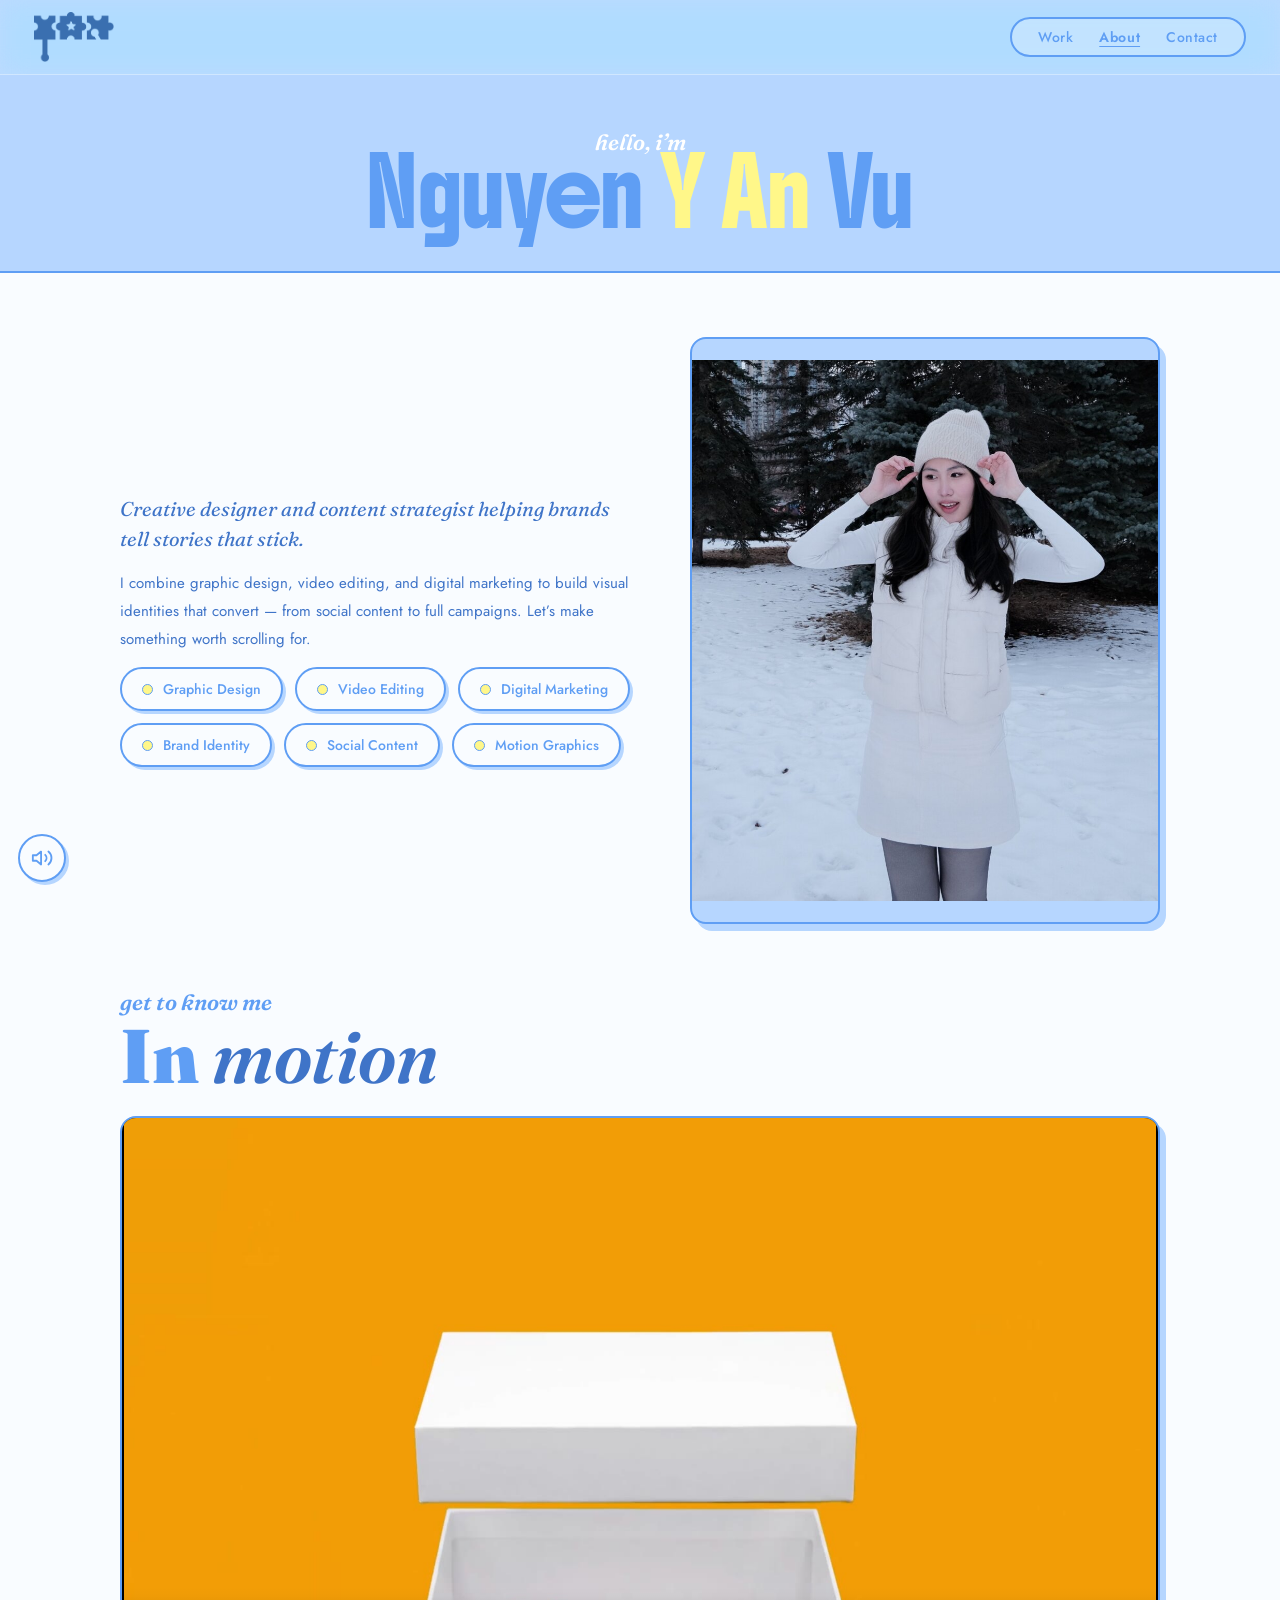
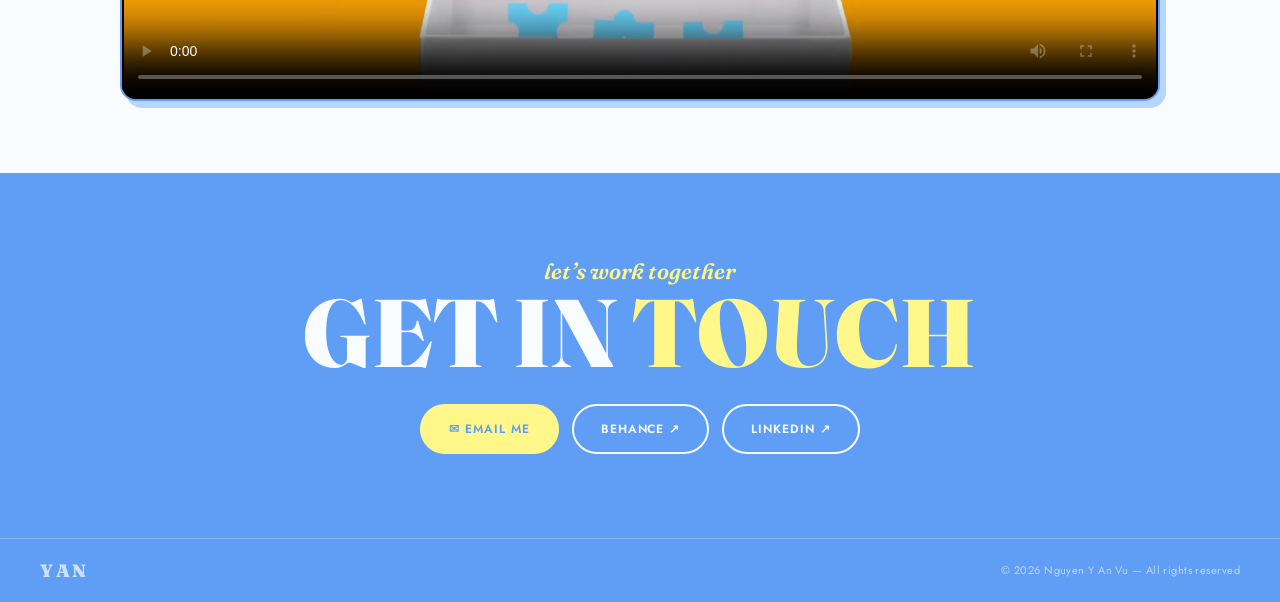
==== about.html @ 2a128bd4 "Initial commit" ====
<!doctype html>
<html lang="en">
  <head>
    <meta charset="UTF-8" />
    <meta name="viewport" content="width=device-width, initial-scale=1.0" />
    <title>About — Nguyen Y An Vu</title>
    <link rel="preconnect" href="https://fonts.googleapis.com" />
    <link rel="preconnect" href="https://fonts.gstatic.com" crossorigin />
    <link
      href="https://fonts.googleapis.com/css2?family=Fraunces:ital,opsz,wght@0,9..144,400;0,9..144,600;0,9..144,900;1,9..144,400;1,9..144,600;1,9..144,900&family=Jost:wght@300;400;500;600&family=Prata&family=Boldonse&display=swap"
      rel="stylesheet"
    />
    <link rel="stylesheet" href="yan.css" />
  </head>
  <body>
    <nav>
      <a class="nav-brand" href="index.html"
        ><img src="assets/logo.png" alt="Y A N logo" /><span class="wm"></span
      ></a>
      <div class="nav-pill">
        <a href="work.html">Work</a>
        <a href="about.html" class="active">About</a>
        <a href="index.html#contact">Contact</a>
      </div>
    </nav>

    <header class="page-head">
      <div class="eyebrow">hello, i&rsquo;m</div>
      <h1 class="name-prata">Nguyen <span class="yel">Y An</span> Vu</h1>
    </header>

    <main class="wrap">
      <!-- BIO + PORTRAIT -->
      <div class="about-grid reveal-up" data-reveal>
        <div>
          <p class="lead">
            Creative designer and content strategist helping brands tell stories
            that stick.
          </p>
          <p>
            I combine graphic design, video editing, and digital marketing to
            build visual identities that convert — from social content to full
            campaigns. Let&rsquo;s make something worth scrolling for.
          </p>
          <div class="chips">
            <span class="chip"><span class="d"></span> Graphic Design</span>
            <span class="chip"><span class="d"></span> Video Editing</span>
            <span class="chip"><span class="d"></span> Digital Marketing</span>
            <span class="chip"><span class="d"></span> Brand Identity</span>
            <span class="chip"><span class="d"></span> Social Content</span>
            <span class="chip"><span class="d"></span> Motion Graphics</span>
          </div>
        </div>

        <div class="portrait">
          <img src="assets/me.jpg" alt="Nguyen Y An Vu" />
        </div>
      </div>

      <!-- ABOUT-ME MOTION GRAPHICS VIDEO -->
      <div style="margin-top: 64px">
        <div class="eyebrow">get to know me</div>
        <div class="title" style="margin-bottom: 24px">In <em>motion</em></div>

        <!-- Paste your video here.
         YouTube: src="https://www.youtube.com/embed/VIDEO_ID"
         Vimeo:   src="https://player.vimeo.com/video/VIDEO_ID"
         Or a file: replace the <iframe> line with
                    <video src="assets/about-me.mp4" controls poster="assets/about-cover.jpg"></video> -->
        <div class="video-about reveal-up" data-reveal>
          <video
            src="assets/about-me.mp4"
            controls
            poster="assets/about-cover.jpg"
            preload="metadata"
          ></video>
        </div>
      </div>
    </main>

    <section id="contact">
      <div class="eyebrow">let&rsquo;s work together</div>
      <h2>GET IN <span class="yel">TOUCH</span></h2>
      <div class="clinks">
        <a href="mailto:anpunch.1724@gmail.com" class="cbtn primary"
          >&#9993; Email me</a
        >
        <a
          href="https://www.behance.net/yanstudioyyc/projects"
          target="_blank"
          rel="noopener"
          class="cbtn"
          >Behance &#8599;</a
        >
        <a
          href="https://www.linkedin.com/in/yanvu/"
          target="_blank"
          rel="noopener"
          class="cbtn"
          >LinkedIn &#8599;</a
        >
      </div>
    </section>

    <footer>
      <a class="fl" href="index.html">YAN</a>
      <p>&copy; 2026 Nguyen Y An Vu — All rights reserved</p>
    </footer>
    <button class="sound-toggle" aria-label="Mute music" title="Music on/off">
      <svg
        class="on"
        viewBox="0 0 24 24"
        fill="none"
        stroke="currentColor"
        stroke-width="2"
        stroke-linecap="round"
        stroke-linejoin="round"
      >
        <path d="M11 5 6 9H2v6h4l5 4z" />
        <path d="M15.5 8.5a5 5 0 0 1 0 7" />
        <path d="M19 5a9 9 0 0 1 0 14" />
      </svg>
      <svg
        class="off"
        viewBox="0 0 24 24"
        fill="none"
        stroke="currentColor"
        stroke-width="2"
        stroke-linecap="round"
        stroke-linejoin="round"
      >
        <path d="M11 5 6 9H2v6h4l5 4z" />
        <line x1="22" y1="9" x2="16" y2="15" />
        <line x1="16" y1="9" x2="22" y2="15" />
      </svg>
    </button>
    <script src="smooth.js"></script>
    <script src="sound.js"></script>
    <script src="nav.js"></script>
    <script src="reveal.js"></script>
  </body>
</html>
---- yan.css ----
/* ============================================================
   YAN — shared styles.  Edit colors & fonts here once; every
   page updates.  Search a class name to find what it controls.
   ============================================================ */

*,
*::before,
*::after {
  box-sizing: border-box;
  margin: 0;
  padding: 0;
}

:root {
  /* ---- YOUR PALETTE (change these to recolor the whole site) ---- */
  --paper: #f9fcff; /* near-white background        */
  --yellow: #fff789; /* puzzle / accent yellow       */
  --blue: #5f9ef4; /* brand blue (headings/lines)  */
  --soft: #b6d6ff; /* light blue panels            */
  --text: #3f74c8; /* body copy (deep tint of blue)*/
  --sky-hi: #d6e9ff;
  --sky-mid: #b6d6ff;
  --sky-lo: #8fbef0;
  --radius: 16px;
}

html {
  scroll-behavior: smooth;
}
body {
  background: var(--paper);
  font-family: "Jost", sans-serif;
  color: var(--text);
  overflow-x: hidden;
}
::selection {
  background: var(--yellow);
  color: var(--blue);
}
img {
  max-width: 100%;
  display: block;
}
a {
  color: inherit;
}

/* ---------------- NAV (shared on every page) ---------------- */
nav {
  position: fixed;
  top: 0;
  left: 0;
  right: 0;
  z-index: 300;
  display: flex;
  justify-content: space-between;
  align-items: center;
  padding: 12px 34px;
  background: var(--yellow);
  border-bottom: 2px solid var(--blue);
}
.nav-brand {
  display: flex;
  align-items: center;
  gap: 11px;
  text-decoration: none;
}
.nav-brand img {
  height: 50px;
  width: auto;
}
.nav-brand .wm {
  font-family: "Fraunces", serif;
  font-weight: 900;
  font-size: 23px;
  letter-spacing: 0.14em;
  color: var(--blue);
}
.nav-pill {
  display: flex;
  gap: 26px;
  align-items: center;
  border: 2px solid var(--blue);
  border-radius: 100px;
  padding: 8px 26px;
}
.nav-pill a {
  font-family: "Jost", sans-serif;
  font-size: 14px;
  font-weight: 500;
  letter-spacing: 0.04em;
  color: var(--blue);
  text-decoration: none;
  transition: opacity 0.2s;
}
.nav-pill a:hover {
  opacity: 0.6;
}
.nav-pill a.active {
  font-weight: 600;
  text-decoration: underline;
  text-underline-offset: 4px;
}

/* ---------------- shared type ---------------- */
.eyebrow {
  font-family: "Fraunces", serif;
  font-style: italic;
  font-weight: 600;
  font-size: 22px;
  color: var(--blue);
  margin-bottom: 4px;
}
.title {
  font-family: "Fraunces", serif;
  font-weight: 900;
  font-size: clamp(40px, 6.5vw, 76px);
  line-height: 0.95;
  color: var(--blue);
  margin-bottom: 40px;
}
.title em {
  font-style: italic;
  font-weight: 600;
  color: var(--text);
}

/* striped divider */
.stripes {
  height: 26px;
  background: repeating-linear-gradient(
    90deg,
    var(--yellow) 0 22px,
    var(--paper) 22px 44px
  );
  border-top: 2px solid var(--blue);
  border-bottom: 2px solid var(--blue);
}

/* ---------------- sub-page header band ---------------- */
.page-head {
  background: var(--soft);
  border-bottom: 2px solid var(--blue);
  padding: 128px 40px 46px;
  text-align: center;
}
.page-head .eyebrow {
  color: #fff;
}
.page-head h1 {
  font-family: "Fraunces", serif;
  font-weight: 900;
  font-size: clamp(48px, 9vw, 108px);
  line-height: 0.9;
  color: var(--blue);
}
.page-head h1 .yel {
  color: var(--yellow);
  -webkit-text-stroke: 2px var(--blue);
}
.page-head p {
  margin: 14px auto 0;
  max-width: 560px;
  font-size: 15px;
  line-height: 1.7;
  color: var(--text);
}

/* ---------------- WORK GRID ---------------- */
.wrap {
  max-width: 1120px;
  margin: 0 auto;
  padding: 64px 40px 72px;
}
.grid {
  display: grid;
  grid-template-columns: repeat(auto-fill, minmax(300px, 1fr));
  gap: 24px;
}
.card {
  display: block;
  text-decoration: none;
  border: 2px solid var(--blue);
  border-radius: var(--radius);
  overflow: hidden;
  background: #fff;
  box-shadow: 5px 6px 0 var(--soft);
  transition:
    transform 0.18s,
    box-shadow 0.18s;
}
.card:hover {
  transform: translate(-3px, -3px);
  box-shadow: 8px 9px 0 var(--soft);
}
.thumb {
  aspect-ratio: 4/3;
  display: flex;
  align-items: center;
  justify-content: center;
  border-bottom: 2px solid var(--blue);
  position: relative;
  overflow: hidden;
  background: var(--soft);
}
.thumb img {
  width: 100%;
  height: 100%;
  object-fit: cover;
}
.thumb .ph {
  font-family: "Fraunces", serif;
  font-style: italic;
  font-size: 20px;
  color: var(--blue);
  opacity: 0.5;
}
.t-blue {
  background: var(--soft);
}
.t-yel {
  background: var(--yellow);
}
.t-mid {
  background: var(--blue);
}
.t-stripe {
  background: repeating-linear-gradient(
    135deg,
    var(--soft) 0 18px,
    #fff 18px 36px
  );
}
.badge {
  position: absolute;
  top: 12px;
  left: 12px;
  background: var(--yellow);
  border: 1.5px solid var(--blue);
  border-radius: 100px;
  padding: 3px 12px;
  font-size: 10px;
  font-weight: 600;
  letter-spacing: 0.06em;
  text-transform: uppercase;
  color: var(--blue);
}
.info {
  padding: 16px 18px;
}
.tg {
  display: inline-block;
  background: var(--paper);
  border: 1.5px solid var(--blue);
  border-radius: 100px;
  padding: 2px 11px;
  font-size: 10px;
  font-weight: 600;
  letter-spacing: 0.06em;
  text-transform: uppercase;
  color: var(--blue);
  margin-bottom: 8px;
}
.card h3 {
  font-family: "Fraunces", serif;
  font-weight: 600;
  font-style: italic;
  font-size: 23px;
  color: var(--blue);
  margin-bottom: 3px;
}
.card p {
  font-size: 13px;
  color: var(--text);
  opacity: 0.8;
  line-height: 1.5;
}
.card .more {
  margin-top: 10px;
  font-size: 12px;
  font-weight: 600;
  letter-spacing: 0.08em;
  text-transform: uppercase;
  color: var(--blue);
}

/* ---------------- PROJECT DETAIL ---------------- */
.proj-hero {
  aspect-ratio: 16/9;
  border: 2px solid var(--blue);
  border-radius: var(--radius);
  overflow: hidden;
  background: var(--soft);
  display: flex;
  align-items: center;
  justify-content: center;
  box-shadow: 6px 7px 0 var(--soft);
}
.proj-hero img,
.proj-hero video {
  width: 100%;
  height: 100%;
  object-fit: cover;
}
.proj-meta {
  display: grid;
  grid-template-columns: 2fr 1fr;
  gap: 40px;
  margin-top: 44px;
}
@media (max-width: 760px) {
  .proj-meta {
    grid-template-columns: 1fr;
    gap: 24px;
  }
}
.proj-meta h2 {
  font-family: "Fraunces", serif;
  font-weight: 600;
  font-style: italic;
  font-size: 30px;
  color: var(--blue);
  margin-bottom: 14px;
}
.proj-meta p {
  font-size: 15px;
  line-height: 1.85;
  color: var(--text);
  margin-bottom: 14px;
}
.facts {
  border: 2px solid var(--blue);
  border-radius: var(--radius);
  padding: 22px 24px;
  background: #fff;
  box-shadow: 4px 5px 0 var(--soft);
  height: fit-content;
}
.facts .row {
  padding: 10px 0;
  border-bottom: 1px dashed var(--soft);
}
.facts .row:last-child {
  border-bottom: none;
}
.facts .k {
  font-size: 11px;
  letter-spacing: 0.1em;
  text-transform: uppercase;
  color: var(--blue);
  font-weight: 600;
  margin-bottom: 3px;
}
.facts .v {
  font-size: 14px;
  color: var(--text);
}
.gallery {
  margin-top: 52px;
  display: grid;
  grid-template-columns: repeat(auto-fit, minmax(280px, 1fr));
  gap: 20px;
}
.gallery figure {
  border: 2px solid var(--blue);
  border-radius: var(--radius);
  overflow: hidden;
  background: var(--soft);
  aspect-ratio: 4/3;
  display: flex;
  align-items: center;
  justify-content: center;
}
.gallery figcaption {
  display: none;
}
.gallery .ph {
  font-family: "Fraunces", serif;
  font-style: italic;
  color: var(--blue);
  opacity: 0.5;
}
.embed {
  margin-top: 52px;
  border: 2px solid var(--blue);
  border-radius: var(--radius);
  overflow: hidden;
  aspect-ratio: 16/9;
  background: #000;
}
.embed iframe,
.embed video {
  width: 100%;
  height: 100%;
  border: 0;
  display: block;
}
.proj-nav {
  display: flex;
  justify-content: space-between;
  gap: 16px;
  margin-top: 60px;
  flex-wrap: wrap;
}

/* ---------------- ABOUT ---------------- */
.about-grid {
  display: grid;
  grid-template-columns: 1.1fr 1fr;
  gap: 54px;
  align-items: center;
}
@media (max-width: 820px) {
  .about-grid {
    grid-template-columns: 1fr;
    gap: 30px;
  }
}
.about-grid h2 {
  font-family: "Fraunces", serif;
  font-weight: 900;
  font-size: clamp(40px, 6vw, 72px);
  line-height: 0.88;
  color: var(--blue);
  margin-bottom: 20px;
}
.about-grid h2 .yel {
  color: var(--yellow);
  -webkit-text-stroke: 2px var(--blue);
}
.about-grid .lead {
  font-family: "Fraunces", serif;
  font-style: italic;
  font-size: 20px;
  line-height: 1.5;
  color: var(--text);
  margin-bottom: 16px;
}
.about-grid p {
  font-size: 15px;
  line-height: 1.85;
  color: var(--text);
  margin-bottom: 14px;
}
.portrait {
  border: 2px solid var(--blue);
  border-radius: var(--radius);
  overflow: hidden;
  aspect-ratio: 4/5;
  background: var(--soft);
  display: flex;
  align-items: center;
  justify-content: center;
  box-shadow: 6px 7px 0 var(--soft);
}
.portrait .ph {
  font-family: "Fraunces", serif;
  font-style: italic;
  color: var(--blue);
  opacity: 0.5;
  text-align: center;
  padding: 20px;
}
.chips {
  display: flex;
  flex-wrap: wrap;
  gap: 12px;
  margin-top: 8px;
}
.chip {
  display: inline-flex;
  align-items: center;
  gap: 10px;
  background: var(--paper);
  border: 2px solid var(--blue);
  border-radius: 100px;
  padding: 10px 20px;
  font-size: 14px;
  font-weight: 500;
  color: var(--blue);
  box-shadow: 3px 3px 0 var(--soft);
}
.chip .d {
  width: 11px;
  height: 11px;
  border-radius: 50%;
  background: var(--yellow);
  border: 1.5px solid var(--blue);
}
.video-about {
  margin-top: 18px;
  border: 2px solid var(--blue);
  border-radius: var(--radius);
  overflow: hidden;
  aspect-ratio: 16/9;
  background: #000;
  box-shadow: 6px 7px 0 var(--soft);
}
.video-about iframe,
.video-about video {
  width: 100%;
  height: 100%;
  border: 0;
  display: block;
}

/* ---------------- BUTTONS ---------------- */
.btn {
  display: inline-flex;
  align-items: center;
  gap: 8px;
  padding: 13px 26px;
  border: 2px solid var(--blue);
  border-radius: 100px;
  font-size: 12px;
  font-weight: 600;
  letter-spacing: 0.08em;
  text-transform: uppercase;
  text-decoration: none;
  color: var(--blue);
  background: #fff;
  transition: 0.2s;
  cursor: pointer;
}
.btn:hover {
  background: var(--yellow);
}
.btn.solid {
  background: var(--blue);
  color: var(--paper);
  border-color: var(--blue);
}
.btn.solid:hover {
  background: var(--yellow);
  color: var(--blue);
  border-color: var(--blue);
}

/* ---------------- CONTACT + FOOTER ---------------- */
#contact {
  background: var(--blue);
  padding: 84px 40px;
  text-align: center;
}
#contact .eyebrow {
  color: var(--yellow);
}
#contact h2 {
  font-family: "Fraunces", serif;
  font-weight: 900;
  font-size: clamp(46px, 8vw, 96px);
  line-height: 0.9;
  color: var(--paper);
  margin-bottom: 28px;
}
#contact h2 .yel {
  color: var(--yellow);
}
.clinks {
  display: flex;
  justify-content: center;
  gap: 13px;
  flex-wrap: wrap;
}
.cbtn {
  display: inline-flex;
  align-items: center;
  gap: 8px;
  padding: 14px 27px;
  border: 2px solid var(--paper);
  border-radius: 100px;
  font-size: 12px;
  font-weight: 600;
  letter-spacing: 0.08em;
  text-transform: uppercase;
  text-decoration: none;
  color: var(--paper);
  transition: 0.2s;
}
.cbtn.primary {
  background: var(--yellow);
  border-color: var(--yellow);
  color: var(--blue);
}
.cbtn:hover {
  background: var(--soft);
  border-color: var(--soft);
  color: var(--blue);
}

footer {
  background: var(--blue);
  border-top: 1.5px solid rgba(255, 255, 255, 0.25);
  padding: 20px 40px;
  display: flex;
  justify-content: space-between;
  align-items: center;
  flex-wrap: wrap;
  gap: 10px;
}
footer .fl {
  font-family: "Fraunces", serif;
  font-weight: 900;
  font-size: 18px;
  letter-spacing: 0.14em;
  color: var(--paper);
  opacity: 0.7;
  text-decoration: none;
}
footer p {
  font-size: 11px;
  color: rgba(255, 255, 255, 0.6);
  letter-spacing: 0.04em;
}

@media (max-width: 760px) {
  nav {
    padding: 10px 18px;
  }
  .nav-pill {
    gap: 16px;
    padding: 7px 16px;
  }
  .nav-brand {
    display: none;
  }
  .wrap {
    padding: 48px 20px 56px;
  }
  .page-head {
    padding: 110px 20px 38px;
  }
  #contact {
    padding: 54px 20px;
  }
  footer {
    padding: 18px 20px;
  }
}

/* ============================================================
   HERO (index.html only) — cloud sky, box, puzzle, reveal
   ============================================================ */
#hero {
  position: relative;
  min-height: 100vh;
  overflow: hidden;
  display: flex;
  flex-direction: column;
  align-items: center;
  justify-content: center;
  padding: 84px 16px 30px;
}
.sky {
  position: absolute;
  inset: 0;
  z-index: 0;
  overflow: hidden;
  background: linear-gradient(
    180deg,
    var(--sky-hi) 0%,
    var(--sky-mid) 48%,
    var(--sky-lo) 100%
  );
}
.sky-video {
  position: absolute;
  inset: 0;
  width: 100%;
  height: 100%;
  object-fit: cover;
  z-index: 0;
}
.cloud {
  position: absolute;
  will-change: transform;
  animation: drift linear infinite;
  background:
    radial-gradient(circle at 28% 62%, #fff 0 20%, rgba(255, 255, 255, 0) 21%),
    radial-gradient(circle at 46% 48%, #fff 0 26%, rgba(255, 255, 255, 0) 27%),
    radial-gradient(circle at 64% 60%, #fff 0 23%, rgba(255, 255, 255, 0) 24%),
    radial-gradient(circle at 50% 72%, #fff 0 30%, rgba(255, 255, 255, 0) 31%);
  filter: blur(6px);
}
@keyframes drift {
  from {
    transform: translateX(-45vw);
  }
  to {
    transform: translateX(145vw);
  }
}
.c1 {
  width: 360px;
  height: 150px;
  top: 12%;
  opacity: 0.95;
  animation-duration: 46s;
}
.c2 {
  width: 250px;
  height: 110px;
  top: 26%;
  opacity: 0.8;
  animation-duration: 62s;
  animation-delay: -22s;
}
.c3 {
  width: 460px;
  height: 190px;
  top: 58%;
  opacity: 0.7;
  animation-duration: 78s;
  animation-delay: -38s;
}
.c4 {
  width: 200px;
  height: 90px;
  top: 74%;
  opacity: 0.85;
  animation-duration: 54s;
  animation-delay: -12s;
}
.c5 {
  width: 150px;
  height: 70px;
  top: 40%;
  opacity: 0.6;
  animation-duration: 90s;
  animation-delay: -50s;
}
.globe {
  position: absolute;
  right: 34px;
  bottom: 34px;
  z-index: 4;
  width: 120px;
  height: 120px;
}
.globe .ring {
  animation: spin 18s linear infinite;
  transform-origin: 60px 60px;
}
@keyframes spin {
  to {
    transform: rotate(360deg);
  }
}
.hero-content {
  position: relative;
  z-index: 5;
  width: 100%;
  max-width: 700px;
  display: flex;
  flex-direction: column;
  align-items: center;
}
#stage {
  position: relative;
  width: 100%;
  max-width: 680px;
  touch-action: none;
}
.box-base {
  position: absolute;
  background: linear-gradient(180deg, #fff, #e9f2fd);
  border-radius: 7px 7px 12px 12px;
  box-shadow:
    inset 0 16px 20px -10px rgba(95, 158, 244, 0.4),
    0 26px 44px rgba(95, 158, 244, 0.3);
  z-index: 6;
}
.box-base::before {
  content: "";
  position: absolute;
  left: 6%;
  right: 6%;
  top: 7px;
  height: 16px;
  border-radius: 50%;
  background: linear-gradient(180deg, #cfe0f4, #eaf3fd);
}
.box-lid {
  position: absolute;
  background: linear-gradient(180deg, #fff, #eef6ff);
  border-radius: 9px;
  box-shadow: 0 12px 24px rgba(95, 158, 244, 0.32);
  z-index: 20;
  cursor: pointer;
  transition: transform 0.8s cubic-bezier(0.34, 1.4, 0.64, 1);
}
.box-lid::after {
  content: "";
  position: absolute;
  left: 0;
  right: 0;
  bottom: -10px;
  height: 14px;
  border-radius: 0 0 9px 9px;
  background: linear-gradient(180deg, #e4eefb, #d2e2f6);
}
.ghost {
  position: absolute;
  opacity: 0;
  pointer-events: none;
  transition: opacity 0.5s;
  z-index: 5;
}
.ghost.show {
  opacity: 0.55;
}
.ghost.gone {
  opacity: 0;
}
.piece {
  position: absolute;
  cursor: grab;
  z-index: 8;
  user-select: none;
  -webkit-user-drag: none;
  opacity: 0;
  filter: drop-shadow(0 7px 9px rgba(95, 158, 244, 0.4));
}
.piece img {
  width: 100%;
  height: 100%;
  display: block;
  pointer-events: none;
  -webkit-user-drag: none;
}
.piece.out {
  z-index: 24;
}
.piece.dragging {
  cursor: grabbing;
  filter: drop-shadow(0 14px 20px rgba(95, 158, 244, 0.5));
}
.piece.placed {
  cursor: default;
  z-index: 22;
}
.piece.pop {
  animation: pop 0.42s ease;
}
@keyframes pop {
  0% {
    filter: drop-shadow(0 7px 9px rgba(95, 158, 244, 0.4));
  }
  45% {
    filter: drop-shadow(0 4px 6px rgba(255, 247, 137, 0.9)) brightness(1.06);
  }
  100% {
    filter: drop-shadow(0 7px 9px rgba(95, 158, 244, 0.4));
  }
}
.piece:focus-visible {
  outline: 3px solid var(--blue);
  outline-offset: 5px;
  border-radius: 6px;
}
.hint {
  position: relative;
  z-index: 5;
  margin-top: 22px;
  text-align: center;
  transition: opacity 0.4s;
}
.hint.gone {
  opacity: 0;
  pointer-events: none;
  height: 0;
  margin: 0;
  overflow: hidden;
}
.hint .big {
  font-family: "Fraunces", serif;
  font-style: italic;
  font-weight: 600;
  font-size: 27px;
  color: #fff;
  text-shadow: 0 2px 12px rgba(95, 158, 244, 0.5);
}
.hint .small {
  margin-top: 5px;
  font-size: 12px;
  letter-spacing: 0.16em;
  text-transform: uppercase;
  color: #fff;
  opacity: 0.92;
}
.dots {
  margin-top: 13px;
  display: flex;
  gap: 8px;
  justify-content: center;
}
.dot {
  width: 10px;
  height: 10px;
  border-radius: 50%;
  background: rgba(255, 255, 255, 0.45);
  border: 2px solid #fff;
  transition: background 0.3s;
}
.dot.on {
  background: #fff;
}
.skip {
  margin-top: 15px;
  background: rgba(255, 255, 255, 0.22);
  border: 1.5px solid #fff;
  color: #fff;
  font-family: "Jost", sans-serif;
  font-size: 11px;
  letter-spacing: 0.1em;
  text-transform: uppercase;
  padding: 8px 18px;
  border-radius: 100px;
  cursor: pointer;
  transition: background 0.2s;
}
.skip:hover {
  background: rgba(255, 255, 255, 0.38);
}
.reveal {
  position: relative;
  z-index: 5;
  margin-top: 10px;
  text-align: center;
  opacity: 0;
  transform: translateY(22px);
  pointer-events: none;
  transition:
    opacity 0.8s ease,
    transform 0.8s ease;
}
.reveal.show {
  opacity: 1;
  transform: translateY(0);
}
.reveal .nm {
  font-family: "Fraunces", serif;
  font-weight: 900;
  line-height: 0.86;
  font-size: clamp(46px, 10vw, 104px);
}
.reveal .nm .blue {
  color: var(--blue);
}
.reveal .nm .yel {
  color: var(--yellow);
  -webkit-text-stroke: 2px var(--blue);
}
.reveal .tag {
  margin-top: 14px;
  font-size: 13px;
  font-weight: 500;
  letter-spacing: 0.18em;
  text-transform: uppercase;
  color: #fff;
  text-shadow: 0 1px 8px rgba(95, 158, 244, 0.5);
}
.reveal .cue {
  margin-top: 18px;
  display: inline-block;
  font-size: 22px;
  color: #fff;
  text-decoration: none;
  animation: bob 1.8s ease-in-out infinite;
}
@keyframes bob {
  0%,
  100% {
    transform: translateY(0);
  }
  50% {
    transform: translateY(6px);
  }
}
@media (max-width: 760px) {
  .globe {
    width: 88px;
    height: 88px;
    right: 16px;
    bottom: 16px;
  }
}
@media (prefers-reduced-motion: reduce) {
  .cloud,
  .cue,
  .globe .ring {
    animation: none;
  }
  .piece,
  .box-lid,
  .reveal {
    transition: none;
  }
}

/* featured teaser on home */
.featured {
  background: var(--paper);
  padding: 84px 40px 30px;
  text-align: center;
}
.featured .grid {
  max-width: 1120px;
  margin: 0 auto;
  text-align: left;
}
.featured .seeall {
  margin-top: 36px;
}

/* ============================================================
   v3 ADDITIONS — button fun, Prata name, scroll reveal, work box
   ============================================================ */

/* ---- (req 3) bouncy, responsive hovers on everything clickable ---- */
.btn,
.cbtn {
  transition:
    transform 0.2s cubic-bezier(0.34, 1.65, 0.5, 1),
    background 0.2s,
    color 0.2s,
    box-shadow 0.2s;
}
.btn:hover,
.cbtn:hover {
  transform: translateY(-3px) scale(1.05);
  box-shadow: 0 9px 18px rgba(95, 158, 244, 0.3);
}
.btn:active,
.cbtn:active {
  transform: translateY(0) scale(0.96);
}
.nav-pill a {
  transition:
    transform 0.2s cubic-bezier(0.34, 1.65, 0.5, 1),
    opacity 0.2s;
}
.nav-pill a:hover {
  transform: translateY(-2px) scale(1.06);
}
.card {
  transition:
    transform 0.22s cubic-bezier(0.34, 1.5, 0.5, 1),
    box-shadow 0.22s;
}
.card:hover {
  transform: translate(-4px, -6px) rotate(-0.7deg);
  box-shadow: 11px 13px 0 var(--soft);
}
.more {
  display: inline-block;
  transition: transform 0.2s cubic-bezier(0.34, 1.65, 0.5, 1);
}
.card:hover .more {
  transform: translateX(5px);
}
.play {
  transition: transform 0.25s cubic-bezier(0.34, 1.7, 0.5, 1);
}
.card:hover .play {
  transform: scale(1.18) rotate(10deg);
}
.chip {
  transition:
    transform 0.2s cubic-bezier(0.34, 1.65, 0.5, 1),
    box-shadow 0.2s;
}
.chip:hover {
  transform: translateY(-3px) rotate(-1.5deg);
  box-shadow: 5px 5px 0 var(--soft);
}
.cue {
  transition: transform 0.2s cubic-bezier(0.34, 1.65, 0.5, 1);
}
.cue:hover {
  transform: translateY(4px) scale(1.2);
}
.skip {
  transition:
    transform 0.2s cubic-bezier(0.34, 1.65, 0.5, 1),
    background 0.2s;
}
.skip:hover {
  transform: translateY(-2px) scale(1.05);
}
.nav-brand {
  transition: transform 0.2s cubic-bezier(0.34, 1.65, 0.5, 1);
}
.nav-brand:hover {
  transform: scale(1.04);
}

/* ---- (req 4) full name in Prata ---- */
.reveal .nm {
  font-family: "Prata", serif;
  font-weight: 400;
  letter-spacing: 0.01em;
}
.reveal .nm .yel {
  -webkit-text-stroke: 1.5px var(--blue);
}
.name-prata {
  font-family: "Prata", serif !important;
  font-weight: 400 !important;
}

/* ---- (req 6) scroll-reveal, puzzle-flavoured ---- */
.reveal-up {
  opacity: 0;
  transform: translateY(42px);
  transition:
    opacity 0.7s ease,
    transform 0.7s cubic-bezier(0.34, 1.4, 0.6, 1);
}
.reveal-up.in {
  opacity: 1;
  transform: none;
}
.pop-in {
  opacity: 0;
  transform: translateY(70px) scale(0.82) rotate(-4deg);
  transition:
    opacity 0.55s ease,
    transform 0.6s cubic-bezier(0.34, 1.7, 0.5, 1);
}
.pop-in.in {
  opacity: 1;
  transform: none;
}

/* ---- (req 7) work page: box that projects pop out of ---- */
.work-stage {
  display: flex;
  justify-content: center;
  margin: 8px 0 4px;
  position: relative;
}
.work-box {
  position: relative;
  width: 200px;
  height: 104px;
}
.work-box .wb-base {
  position: absolute;
  left: 0;
  right: 0;
  bottom: 0;
  height: 74px;
  border-radius: 7px 7px 12px 12px;
  background: linear-gradient(180deg, #fff, #e9f2fd);
  box-shadow:
    inset 0 14px 18px -10px rgba(95, 158, 244, 0.4),
    0 18px 30px rgba(95, 158, 244, 0.28);
}
.work-box .wb-base::before {
  content: "";
  position: absolute;
  left: 8%;
  right: 8%;
  top: 7px;
  height: 13px;
  border-radius: 50%;
  background: linear-gradient(180deg, #cfe0f4, #eaf3fd);
}
.work-box .wb-lid {
  position: absolute;
  left: -6px;
  right: -6px;
  top: 0;
  height: 30px;
  border-radius: 9px;
  transform: rotate(-4deg);
  background: linear-gradient(180deg, #fff, #eef6ff);
  box-shadow: 0 10px 18px rgba(95, 158, 244, 0.28);
}
.work-box .wb-spark {
  position: absolute;
  left: 50%;
  top: 16px;
  transform: translateX(-50%);
  font-family: "Fraunces", serif;
  font-style: italic;
  color: var(--blue);
  font-size: 13px;
  white-space: nowrap;
  font-weight: 600;
}

/* ============================================================
   v4 — Boldonse headings, glass nav, collage, work hero, sound
   ============================================================ */

/* (req 6) Boldonse for big headings; (req 4 also) */
.page-head h1,
#about h2 {
  font-family: "Boldonse", sans-serif !important;
  font-weight: 400;
  letter-spacing: -0.01em;
  line-height: 1.02;
}
.page-head h1 {
  font-size: clamp(30px, 6vw, 64px);
}
#about h2 {
  font-size: clamp(30px, 5vw, 56px);
}
.page-head h1 .yel,
#about h2 .yel {
  -webkit-text-stroke: 0 !important;
  color: var(--yellow);
}
.name-prata {
  font-family: "Boldonse", sans-serif !important;
  font-weight: 400 !important;
}
.collage .port {
  font-family: "Boldonse", sans-serif;
  font-weight: 400;
}

/* (req 4) full name: horizontal on desktop, vertical on mobile */
.reveal .namewrap {
  display: flex;
  flex-wrap: wrap;
  justify-content: center;
  align-items: baseline;
  gap: 0.05em 0.32em;
}
.reveal .nm {
  font-family: "Boldonse", sans-serif;
  font-weight: 400;
  line-height: 1.06;
  letter-spacing: 0;
  font-size: clamp(22px, 4.2vw, 50px);
}
.reveal .nm .yel {
  color: var(--yellow);
  -webkit-text-stroke: 0 !important;
}
@media (max-width: 760px) {
  .reveal .namewrap {
    flex-direction: column;
    align-items: center;
    gap: 0;
    width: 100%;
  }
  .reveal .nm {
    text-align: center;
    width: 100%;
    font-size: clamp(34px, 10.5vw, 60px);
  }
}

/* (req 2) glassy liquid nav that turns yellow on scroll */
nav {
  background: rgba(255, 255, 255, 0.1) !important;
  backdrop-filter: blur(13px) saturate(1.5);
  -webkit-backdrop-filter: blur(13px) saturate(1.5);
  border-bottom: 1.5px solid rgba(255, 255, 255, 0.35) !important;
  transition:
    background 0.45s ease,
    border-color 0.45s ease,
    box-shadow 0.45s ease;
}
nav.solid {
  background: var(--yellow) !important;
  border-bottom: 2px solid var(--blue) !important;
  backdrop-filter: none;
  -webkit-backdrop-filter: none;
  box-shadow: 0 4px 18px rgba(95, 158, 244, 0.18);
}
.nav-pill {
  background: rgba(255, 255, 255, 0.22);
  transition: background 0.45s;
}
nav.solid .nav-pill {
  background: transparent;
}

/* (req 5) sound / music toggle */
.sound-toggle {
  position: fixed;
  left: 18px;
  bottom: 18px;
  z-index: 450;
  width: 48px;
  height: 48px;
  border-radius: 50%;
  border: 2px solid var(--blue);
  background: var(--paper);
  color: var(--blue);
  cursor: pointer;
  display: flex;
  align-items: center;
  justify-content: center;
  box-shadow: 3px 3px 0 var(--soft);
  transition: transform 0.2s;
}
.sound-toggle:hover {
  transform: scale(1.09) rotate(-6deg);
}
.sound-toggle svg {
  width: 22px;
  height: 22px;
  display: block;
}
.sound-toggle .off {
  display: none;
}

/* (req 1) COLLAGE featured section */
.collage {
  position: relative;
  background: var(--paper);
  padding: 78px 24px 70px;
  overflow: hidden;
}
.collage-head {
  max-width: 1020px;
  margin: 0 auto 8px;
  text-align: center;
  position: relative;
  z-index: 3;
}
.collage .port {
  font-family: "Boldonse", sans-serif;
  font-size: clamp(48px, 11vw, 128px);
  line-height: 0.92;
  letter-spacing: 0;
  display: block;
  width: 100%;
  text-align: center;
  transform: none;
}
.collage .port-sub {
  font-family: "Fraunces", serif;
  font-style: italic;
  font-weight: 600;
  font-size: clamp(24px, 5vw, 46px);
  color: var(--text);
  margin-top: -0.1em;
}
.collage .port-bio {
  font-size: 15px;
  line-height: 1.7;
  color: var(--text);
  max-width: 520px;
  margin: 16px auto 0;
}
.collage-grid {
  position: relative;
  max-width: 1020px;
  margin: 26px auto 0;
  display: flex;
  flex-wrap: wrap;
  justify-content: center;
  align-items: flex-start;
  gap: 30px;
  z-index: 3;
}
.col-card {
  display: block;
  text-decoration: none;
  width: 300px;
  background: #fff;
  border: 2px solid var(--blue);
  border-radius: 14px;
  padding: 10px 10px 14px;
  box-shadow: 6px 8px 0 var(--soft);
  transition:
    transform 0.25s cubic-bezier(0.34, 1.5, 0.5, 1),
    box-shadow 0.25s;
}
.col-card:nth-child(odd) {
  transform: rotate(-2.2deg);
}
.col-card:nth-child(even) {
  transform: rotate(2.4deg);
}
.col-card:hover {
  transform: rotate(0) translateY(-4px) scale(1.02);
  box-shadow: 9px 12px 0 var(--soft);
}
.col-card .cv {
  width: 100%;
  aspect-ratio: 4/5;
  object-fit: cover;
  border-radius: 9px;
  border: 1px solid var(--soft);
  display: block;
  background: var(--soft);
}
.col-card .cap {
  padding: 10px 4px 0;
  text-align: left;
}
.col-card .ct {
  display: inline-block;
  background: var(--yellow);
  border: 1.5px solid var(--blue);
  border-radius: 100px;
  padding: 1px 10px;
  font-size: 10px;
  font-weight: 600;
  letter-spacing: 0.06em;
  text-transform: uppercase;
  color: var(--blue);
  margin-bottom: 6px;
}
.col-card h3 {
  font-family: "Fraunces", serif;
  font-style: italic;
  font-weight: 600;
  font-size: 21px;
  color: var(--blue);
}
.col-card .more {
  font-size: 11px;
  font-weight: 600;
  letter-spacing: 0.08em;
  text-transform: uppercase;
  color: var(--blue);
  margin-top: 4px;
  display: inline-block;
}
.col-card:hover .more {
  transform: translateX(4px);
}

/* floating cut-out photos (desktop decor) */
.col-photo {
  position: absolute;
  z-index: 2;
  pointer-events: none;
  filter: drop-shadow(0 12px 18px rgba(58, 111, 176, 0.25));
}
.col-photo.binoc {
  width: 190px;
  left: -10px;
  top: 120px;
  transform: rotate(-4deg);
}
.col-photo.aodai {
  width: 150px;
  right: -6px;
  top: 300px;
  transform: rotate(4deg);
}
@media (max-width: 980px) {
  .col-photo {
    display: none;
  }
}

/* blue puzzle confetti popping in */
.confetti {
  position: absolute;
  z-index: 1;
  width: 62px;
  pointer-events: none;
  opacity: 0;
  transform: translateY(40px) scale(0.5) rotate(-12deg);
  transition:
    opacity 0.5s ease,
    transform 0.6s cubic-bezier(0.34, 1.7, 0.5, 1);
  filter: drop-shadow(0 5px 7px rgba(58, 111, 176, 0.3));
}
.confetti.in {
  opacity: 1;
  transform: none;
}

.featured .seeall {
  position: relative;
  z-index: 3;
  margin-top: 40px;
  text-align: center;
}

/* (req 7,8) WORK HERO with sky video + auto-connect puzzle */
.work-hero {
  position: relative;
  min-height: 64vh;
  overflow: hidden;
  display: flex;
  flex-direction: column;
  align-items: center;
  justify-content: center;
  text-align: center;
  padding: 120px 20px 54px;
  border-bottom: 2px solid var(--blue);
}
.work-hero .wh-in {
  position: relative;
  z-index: 3;
  width: 100%;
}
.work-hero .eyebrow {
  color: #fff;
  text-shadow: 0 2px 10px rgba(58, 111, 176, 0.5);
}
.work-hero h1 {
  font-family: "Boldonse", sans-serif;
  font-weight: 400;
  font-size: clamp(34px, 7vw, 78px);
  color: #fff;
  line-height: 1;
  text-shadow: 0 3px 14px rgba(58, 111, 176, 0.45);
  margin-bottom: 6px;
}
.work-hero p {
  color: #fff;
  max-width: 560px;
  margin: 8px auto 0;
  font-size: 15px;
  line-height: 1.6;
  text-shadow: 0 1px 8px rgba(58, 111, 176, 0.4);
}
/* WORK puzzle — the three pieces are stacked on the SAME canvas, so they line
   up pixel-for-pixel. This needs work1/2/3.png to all be the SAME image size
   (the full "WORK" bounds) with only that one piece visible, rest transparent. */
.work-puzzle {
  position: relative;
  width: clamp(240px, 56vw, 560px);
  margin: 6px auto 20px;
  line-height: 0;
}
.work-puzzle .wp {
  width: 100%;
  height: auto;
  opacity: 0;
  transform: translate(var(--dx, 0), var(--dy, 0)) rotate(var(--r, 0deg))
    scale(0.5);
  transition:
    transform 0.85s cubic-bezier(0.34, 1.5, 0.55, 1),
    opacity 0.5s;
  filter: drop-shadow(0 7px 11px rgba(58, 111, 176, 0.4));
}
.work-puzzle .wp:not(:first-child) {
  position: absolute;
  inset: 0;
}
.work-puzzle.assembled .wp {
  opacity: 1;
  transform: none;
}
.work-puzzle.assembled .wp:nth-child(1) {
  transition-delay: 0.05s;
}
.work-puzzle.assembled .wp:nth-child(2) {
  transition-delay: 0.3s;
}
.work-puzzle.assembled .wp:nth-child(3) {
  transition-delay: 0.55s;
}
@media (prefers-reduced-motion: reduce) {
  .work-puzzle .wp {
    transition: none;
    opacity: 1;
    transform: none;
  }
}

/* project covers inside the normal work grid + featured cards */
.thumb img.cover {
  width: 100%;
  height: 100%;
  object-fit: cover;
  display: block;
}

/* name legibility on video/sky (soft shadow, not a stroke) */
.reveal .nm {
  text-shadow: 0 2px 12px rgba(95, 158, 244, 0.45);
}

/* collage placeholder slots (ready for more covers) */
.col-card.ph-card {
  cursor: default;
}
.col-card .col-ph {
  width: 100%;
  aspect-ratio: 4/5;
  border-radius: 9px;
  border: 2px dashed #9cc0f3;
  background: linear-gradient(135deg, #eef5ff, #e3edff);
  display: flex;
  align-items: center;
  justify-content: center;
  text-align: center;
  color: var(--blue);
  font-family: "Fraunces", serif;
  font-style: italic;
  font-size: 14px;
  opacity: 0.75;
  line-height: 1.4;
}
.col-card.ph-card:hover {
  transform: rotate(0) translateY(-3px) scale(1.01);
}
.col-card.ph-card .ct {
  background: var(--soft);
  color: var(--blue);
}
.col-card.ph-card h3 {
  color: #7aa6e6;
}

/* ============================================================
   v6 — project detail pages (flip-book, doc viewer, gallery, video)
   ============================================================ */
.proj-hero img {
  width: 100%;
  display: block;
  border-radius: 16px;
  border: 2px solid var(--blue);
  box-shadow: 8px 10px 0 var(--soft);
}
.proj-section {
  margin: 46px 0;
}
.proj-section .lbl {
  font-family: "Fraunces", serif;
  font-style: italic;
  color: var(--text);
  font-size: 15px;
  margin-bottom: 14px;
  text-align: center;
  opacity: 0.85;
}

/* flip-book */
.flipbook-wrap {
  max-width: 920px;
  margin: 0 auto;
}
.flipbook-wrap iframe {
  width: 100%;
  height: 600px;
  border: 2px solid var(--blue) !important;
  border-radius: 14px;
  box-shadow: 6px 8px 0 var(--soft);
  display: block;
}

/* scrollable document viewer */
.doc-viewer {
  max-width: 780px;
  margin: 0 auto;
  max-height: 84vh;
  overflow-y: auto;
  -webkit-overflow-scrolling: touch;
  border: 2px solid var(--blue);
  border-radius: 14px;
  padding: 14px;
  background: #fff;
  box-shadow: 6px 8px 0 var(--soft);
}
.doc-viewer img {
  width: 100%;
  display: block;
  margin-bottom: 12px;
  border-radius: 8px;
  border: 1px solid var(--soft);
}
.doc-viewer img:last-child {
  margin-bottom: 0;
}
.doc-hint {
  text-align: center;
  font-family: "Fraunces", serif;
  font-style: italic;
  color: var(--text);
  font-size: 13px;
  margin: 10px 0 0;
  opacity: 0.6;
}

/* project video */
.proj-video {
  max-width: 780px;
  margin: 0 auto;
}
.proj-video video {
  width: 100%;
  display: block;
  border-radius: 14px;
  border: 2px solid var(--blue);
  box-shadow: 6px 8px 0 var(--soft);
  background: #000;
}

/* team credit chip */
.team-credit {
  display: inline-flex;
  align-items: center;
  gap: 8px;
  background: var(--soft);
  border: 1.5px solid var(--blue);
  border-radius: 100px;
  padding: 6px 16px;
  font-size: 13px;
  color: var(--blue);
  font-weight: 500;
  margin-top: 14px;
}

/* ============================================================
   v7 — SHORT WORKS carousel (auto-scroll marquee, hover-to-grow)
   ============================================================ */
.shorts {
  background: var(--paper);
  border-top: 2px solid var(--blue);
  padding: 64px 0 74px;
  overflow: hidden;
}
.shorts-head {
  max-width: 760px;
  margin: 0 auto 30px;
  padding: 0 24px;
  text-align: center;
}
.shorts-head h2 {
  font-family: "Boldonse", sans-serif;
  font-weight: 400;
  font-size: clamp(30px, 6vw, 60px);
  line-height: 1.02;
  color: var(--blue);
  margin-top: 2px;
}
.shorts-head h2 .yel {
  color: var(--yellow);
  -webkit-text-stroke: 2px var(--blue);
}
.shorts-head p {
  margin: 12px auto 0;
  max-width: 520px;
  font-size: 15px;
  line-height: 1.7;
  color: var(--text);
}

/* viewport: clips the loop horizontally + soft edge fade */
.marquee {
  position: relative;
  overflow: hidden;
  padding: 26px 0; /* room so a hovered card can grow without clipping */
  -webkit-mask-image: linear-gradient(
    90deg,
    transparent 0,
    #000 5%,
    #000 95%,
    transparent 100%
  );
  mask-image: linear-gradient(
    90deg,
    transparent 0,
    #000 5%,
    #000 95%,
    transparent 100%
  );
}
.marquee-track {
  display: flex;
  align-items: center;
  gap: 22px;
  width: max-content;
  padding-left: 22px;
  animation: marquee-scroll 70s linear infinite;
  will-change: transform;
}
@keyframes marquee-scroll {
  from {
    transform: translateX(0);
  }
  to {
    transform: translateX(-50%);
  }
}
/* pause the whole strip while inspecting */
.marquee:hover .marquee-track {
  animation-play-state: paused;
}

.shot {
  position: relative;
  flex: 0 0 auto;
  height: clamp(200px, 30vw, 340px);
  border: 2px solid var(--blue);
  border-radius: 14px;
  overflow: hidden;
  background: var(--soft);
  box-shadow: 6px 8px 0 var(--soft);
  cursor: pointer;
  transition:
    transform 0.3s cubic-bezier(0.34, 1.5, 0.5, 1),
    box-shadow 0.3s;
}
.shot img {
  height: 100%;
  width: auto;
  display: block;
}
/* hover (or keyboard focus) grows the piece and lifts it above neighbours */
.shot:hover,
.shot:focus-visible {
  transform: scale(1.07);
  z-index: 4;
  box-shadow: 10px 13px 0 var(--soft);
  outline: none;
}
.shot figcaption {
  position: absolute;
  left: 0;
  right: 0;
  bottom: 0;
  display: flex;
  align-items: center;
  gap: 8px;
  padding: 26px 14px 12px;
  font-family: "Fraunces", serif;
  font-style: italic;
  font-size: 15px;
  color: var(--paper);
  background: linear-gradient(
    180deg,
    rgba(63, 116, 200, 0) 0%,
    rgba(47, 92, 168, 0.92) 100%
  );
  opacity: 0;
  transform: translateY(8px);
  transition:
    opacity 0.3s ease,
    transform 0.3s ease;
}
.shot:hover figcaption,
.shot:focus-visible figcaption {
  opacity: 1;
  transform: translateY(0);
}
.shot-tag {
  flex: 0 0 auto;
  background: var(--yellow);
  color: var(--blue);
  font-family: "Jost", sans-serif;
  font-style: normal;
  font-weight: 600;
  font-size: 9px;
  letter-spacing: 0.06em;
  text-transform: uppercase;
  padding: 3px 9px;
  border-radius: 100px;
  border: 1.5px solid var(--blue);
}

/* reduced motion: stop the auto-scroll, let people swipe/scroll instead */
@media (prefers-reduced-motion: reduce) {
  .marquee {
    overflow-x: auto;
    -webkit-overflow-scrolling: touch;
  }
  .marquee-track {
    animation: none;
  }
}
@media (max-width: 760px) {
  .shorts {
    padding: 48px 0 56px;
  }
  .shorts-head {
    padding: 0 20px;
  }
}
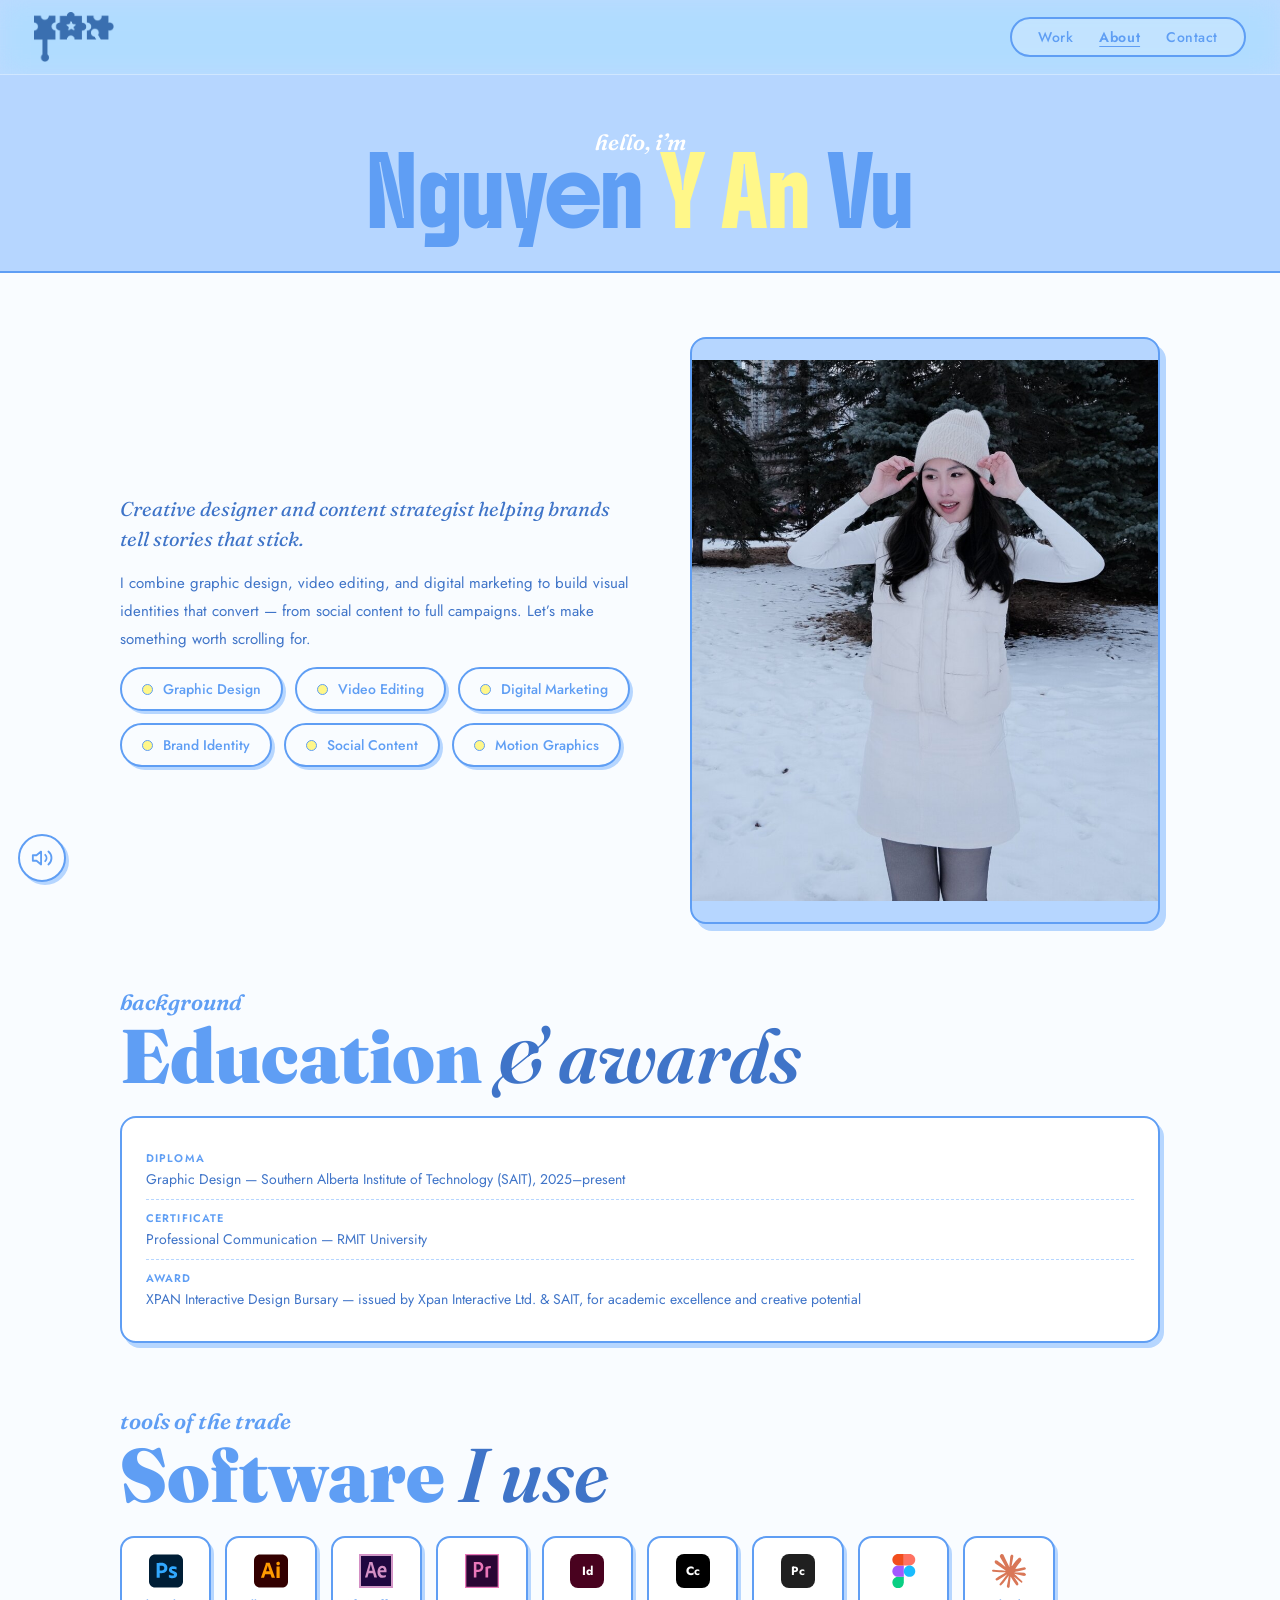
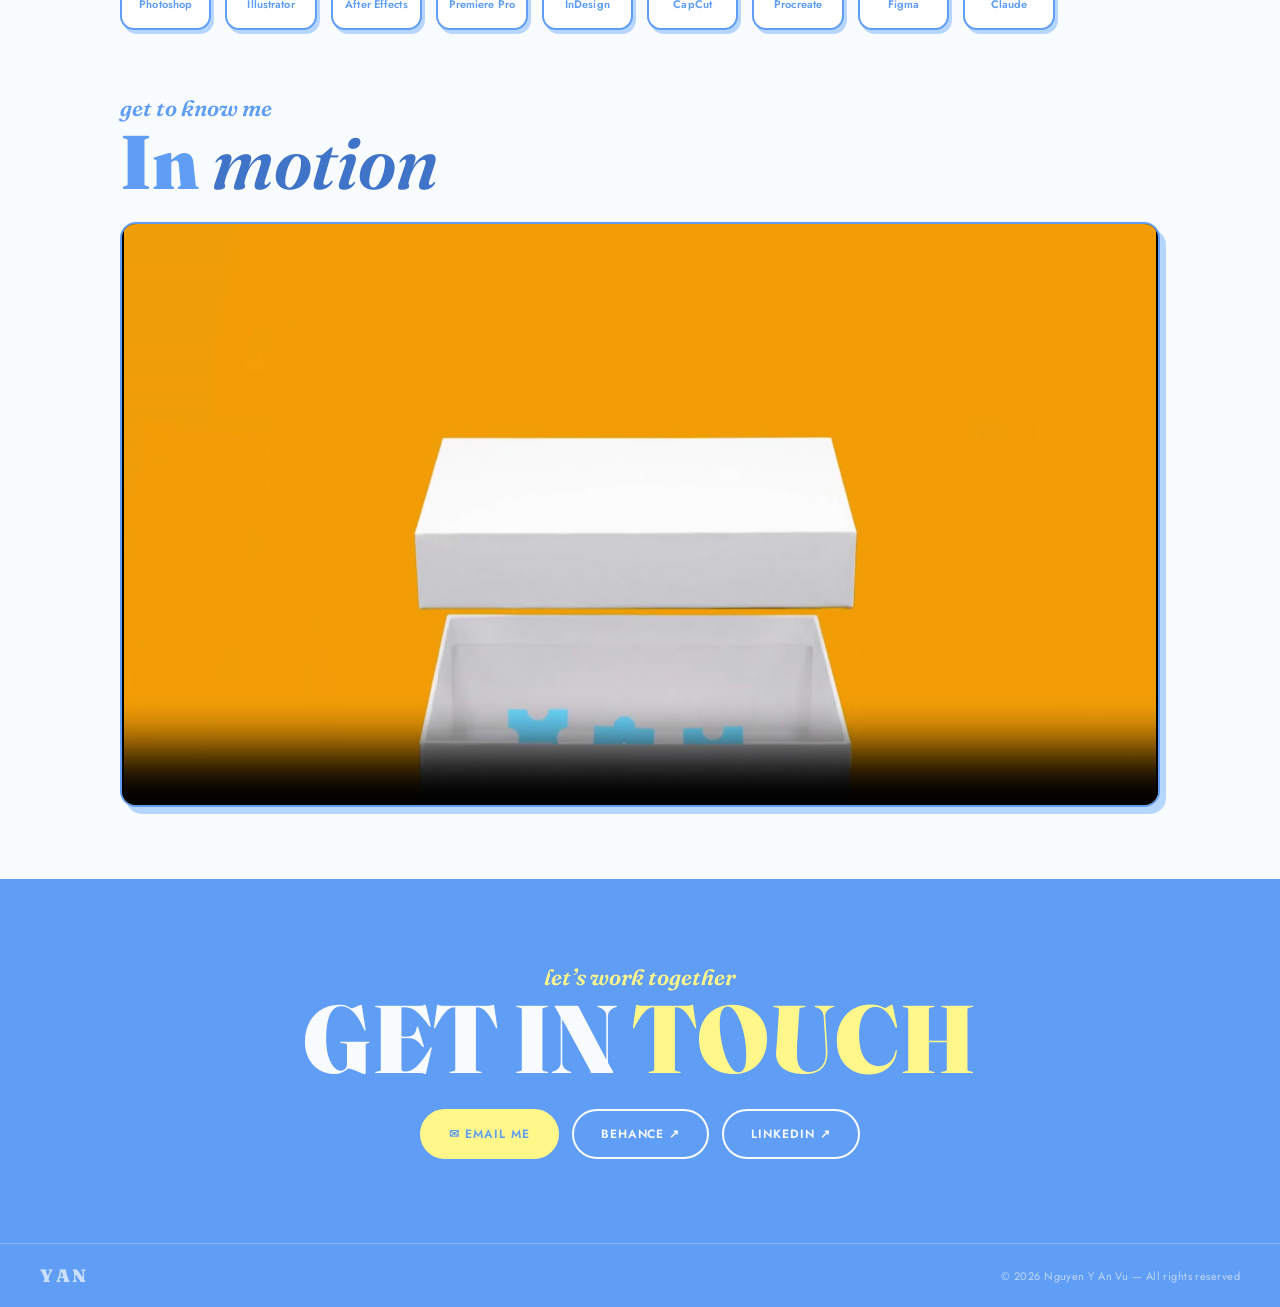
==== commit 25a248eb: "about page" ====
--- a/about.html
+++ b/about.html
@@ -54,6 +54,91 @@
 
         <div class="portrait">
           <img src="assets/me.jpg" alt="Nguyen Y An Vu" />
+        </div>
+      </div>
+
+      <!-- EDUCATION & AWARDS -->
+      <div style="margin-top: 64px" class="reveal-up" data-reveal>
+        <div class="eyebrow">background</div>
+        <div class="title" style="margin-bottom: 24px">
+          Education <em>&amp; awards</em>
+        </div>
+        <div class="edu-grid">
+          <aside class="facts">
+            <div class="row">
+              <div class="k">Diploma</div>
+              <div class="v">
+                Graphic Design &mdash; Southern Alberta Institute of
+                Technology (SAIT), 2025&ndash;present
+              </div>
+            </div>
+            <div class="row">
+              <div class="k">Certificate</div>
+              <div class="v">
+                Professional Communication &mdash; RMIT University
+              </div>
+            </div>
+            <div class="row">
+              <div class="k">Award</div>
+              <div class="v">
+                XPAN Interactive Design Bursary &mdash; issued by Xpan
+                Interactive Ltd. &amp; SAIT, for academic excellence and
+                creative potential
+              </div>
+            </div>
+          </aside>
+        </div>
+      </div>
+
+      <!-- SOFTWARE -->
+      <div style="margin-top: 64px" class="reveal-up" data-reveal>
+        <div class="eyebrow">tools of the trade</div>
+        <div class="title" style="margin-bottom: 24px">
+          Software <em>I use</em>
+        </div>
+        <div class="software-grid">
+          <div class="soft-tile">
+            <img src="assets/icons/photoshop.svg" alt="Adobe Photoshop" />
+            <span>Photoshop</span>
+          </div>
+          <div class="soft-tile">
+            <img src="assets/icons/illustrator.svg" alt="Adobe Illustrator" />
+            <span>Illustrator</span>
+          </div>
+          <div class="soft-tile">
+            <img
+              src="assets/icons/aftereffects.svg"
+              alt="Adobe After Effects"
+            />
+            <span>After Effects</span>
+          </div>
+          <div class="soft-tile">
+            <img
+              src="assets/icons/premierepro.svg"
+              alt="Adobe Premiere Pro"
+            />
+            <span>Premiere Pro</span>
+          </div>
+          <div class="soft-tile">
+            <span class="mono-ic" style="--tile-color: #49021f">Id</span>
+            <span>InDesign</span>
+          </div>
+          <div class="soft-tile">
+            <span class="mono-ic" style="--tile-color: #000000">Cc</span>
+            <span>CapCut</span>
+          </div>
+          <div class="soft-tile">
+            <span class="mono-ic" style="--tile-color: #202020">Pc</span>
+            <span>Procreate</span>
+          </div>
+          <div class="soft-tile">
+            <img src="assets/icons/figma.svg" alt="Figma" />
+            <span>Figma</span>
+          </div>
+          <div class="soft-tile">
+            <img src="assets/icons/claude.svg" alt="Claude" />
+            <span>Claude</span>
+          </div>
         </div>
       </div>
 
@@ -139,4 +224,4 @@
     <script src="nav.js"></script>
     <script src="reveal.js"></script>
   </body>
-</html>
+</html>
--- a/yan.css
+++ b/yan.css
@@ -487,6 +487,64 @@
   background: var(--yellow);
   border: 1.5px solid var(--blue);
 }
+/* education & awards card (About page) */
+.edu-grid {
+  margin-top: 8px;
+}
+
+/* software icon grid (About page) */
+.software-grid {
+  display: grid;
+  grid-template-columns: repeat(auto-fill, minmax(84px, 1fr));
+  gap: 14px;
+  margin-top: 8px;
+}
+.soft-tile {
+  display: flex;
+  flex-direction: column;
+  align-items: center;
+  gap: 8px;
+  padding: 16px 8px;
+  background: #fff;
+  border: 2px solid var(--blue);
+  border-radius: 14px;
+  box-shadow: 3px 4px 0 var(--soft);
+  transition:
+    transform 0.25s cubic-bezier(0.34, 1.5, 0.5, 1),
+    box-shadow 0.25s;
+}
+.soft-tile:hover {
+  transform: translateY(-4px);
+  box-shadow: 5px 7px 0 var(--soft);
+}
+.soft-tile img {
+  width: 34px;
+  height: 34px;
+  object-fit: contain;
+  display: block;
+}
+.soft-tile span {
+  font-family: "Jost", sans-serif;
+  font-size: 11px;
+  font-weight: 600;
+  color: var(--blue);
+  text-align: center;
+  letter-spacing: 0.01em;
+}
+.soft-tile .mono-ic {
+  width: 34px;
+  height: 34px;
+  border-radius: 8px;
+  display: flex;
+  align-items: center;
+  justify-content: center;
+  background: var(--tile-color, var(--blue));
+  color: #fff;
+  font-family: "Jost", sans-serif;
+  font-weight: 700;
+  font-size: 12px;
+}
+
 .video-about {
   margin-top: 18px;
   border: 2px solid var(--blue);
@@ -769,6 +827,11 @@
     inset 0 16px 20px -10px rgba(95, 158, 244, 0.4),
     0 26px 44px rgba(95, 158, 244, 0.3);
   z-index: 6;
+  cursor: pointer;
+}
+.box-base:focus-visible {
+  outline: 3px solid var(--blue);
+  outline-offset: 4px;
 }
 .box-base::before {
   content: "";
@@ -807,10 +870,21 @@
   z-index: 5;
 }
 .ghost.show {
-  opacity: 0.55;
+  opacity: 0.9;
+  animation: ghostPulse 1.6s ease-in-out infinite;
 }
 .ghost.gone {
   opacity: 0;
+  animation: none;
+}
+@keyframes ghostPulse {
+  0%,
+  100% {
+    filter: drop-shadow(0 0 5px rgba(255, 247, 137, 0.5));
+  }
+  50% {
+    filter: drop-shadow(0 0 16px rgba(255, 247, 137, 0.95));
+  }
 }
 .piece {
   position: absolute;
@@ -1572,6 +1646,33 @@
   height: 100%;
   object-fit: cover;
   display: block;
+  transition: opacity 0.4s ease;
+}
+
+/* hover video preview on work-page cards */
+.thumb-vid {
+  position: absolute;
+  inset: 0;
+  width: 100%;
+  height: 100%;
+  object-fit: cover;
+  opacity: 0;
+  transition: opacity 0.4s ease;
+  pointer-events: none;
+}
+.card.vid-ready:hover .thumb-vid {
+  opacity: 1;
+}
+.card.vid-ready:hover .thumb img.cover {
+  opacity: 0;
+}
+@media (prefers-reduced-motion: reduce) {
+  .card.vid-ready:hover .thumb-vid {
+    opacity: 0;
+  }
+  .card.vid-ready:hover .thumb img.cover {
+    opacity: 1;
+  }
 }
 
 /* name legibility on video/sky (soft shadow, not a stroke) */
@@ -1636,12 +1737,12 @@
 
 /* flip-book */
 .flipbook-wrap {
-  max-width: 920px;
+  max-width: 1100px;
   margin: 0 auto;
 }
 .flipbook-wrap iframe {
   width: 100%;
-  height: 600px;
+  height: 760px;
   border: 2px solid var(--blue) !important;
   border-radius: 14px;
   box-shadow: 6px 8px 0 var(--soft);
@@ -1650,9 +1751,9 @@
 
 /* scrollable document viewer */
 .doc-viewer {
-  max-width: 780px;
+  max-width: 960px;
   margin: 0 auto;
-  max-height: 84vh;
+  max-height: 92vh;
   overflow-y: auto;
   -webkit-overflow-scrolling: touch;
   border: 2px solid var(--blue);
@@ -1857,6 +1958,9 @@
   border-radius: 100px;
   border: 1.5px solid var(--blue);
 }
+.marquee-dup {
+  display: contents;
+}
 
 /* reduced motion: stop the auto-scroll, let people swipe/scroll instead */
 @media (prefers-reduced-motion: reduce) {
@@ -1875,4 +1979,20 @@
   .shorts-head {
     padding: 0 20px;
   }
-}
+  .marquee {
+    overflow-x: auto;
+    -webkit-overflow-scrolling: touch;
+    scroll-snap-type: x proximity;
+  }
+  .marquee-track {
+    animation: none;
+    padding-left: 20px;
+    padding-right: 20px;
+  }
+  .shot {
+    scroll-snap-align: start;
+  }
+  .marquee-dup {
+    display: none;
+  }
+}
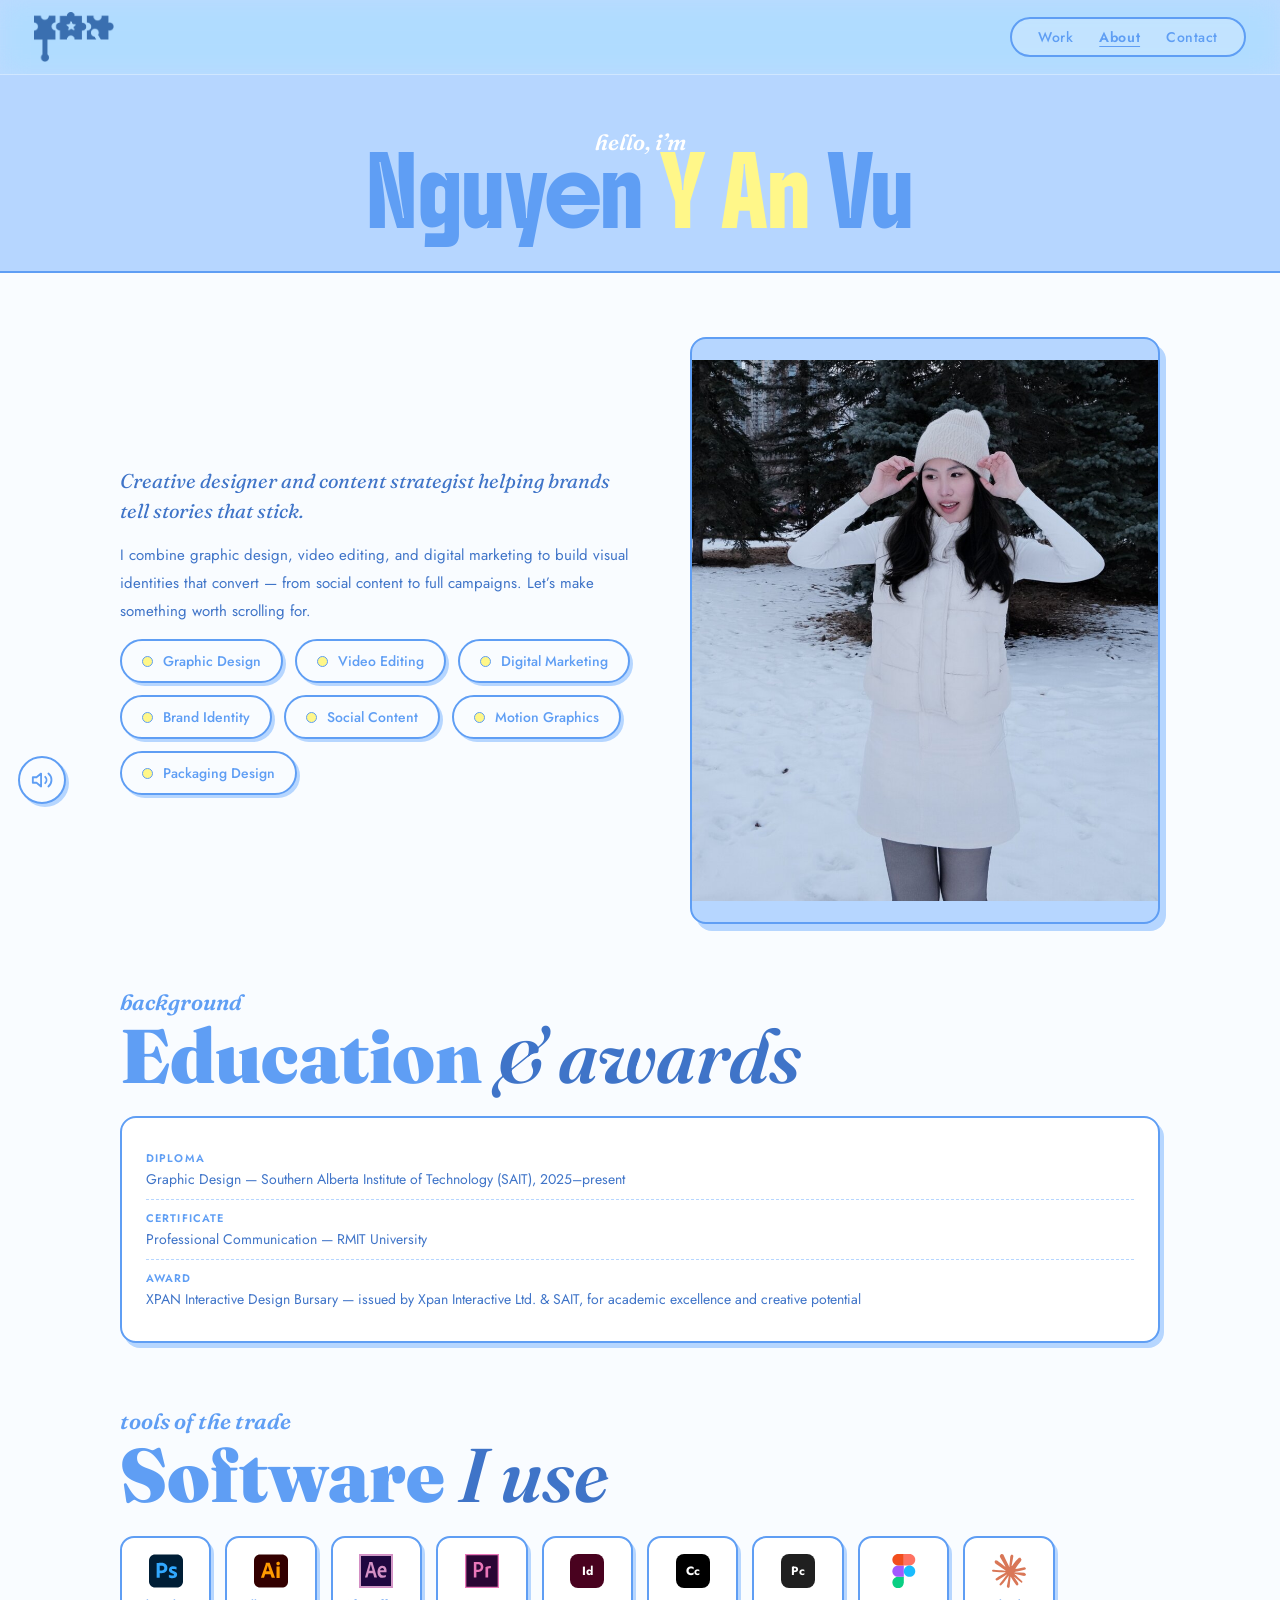
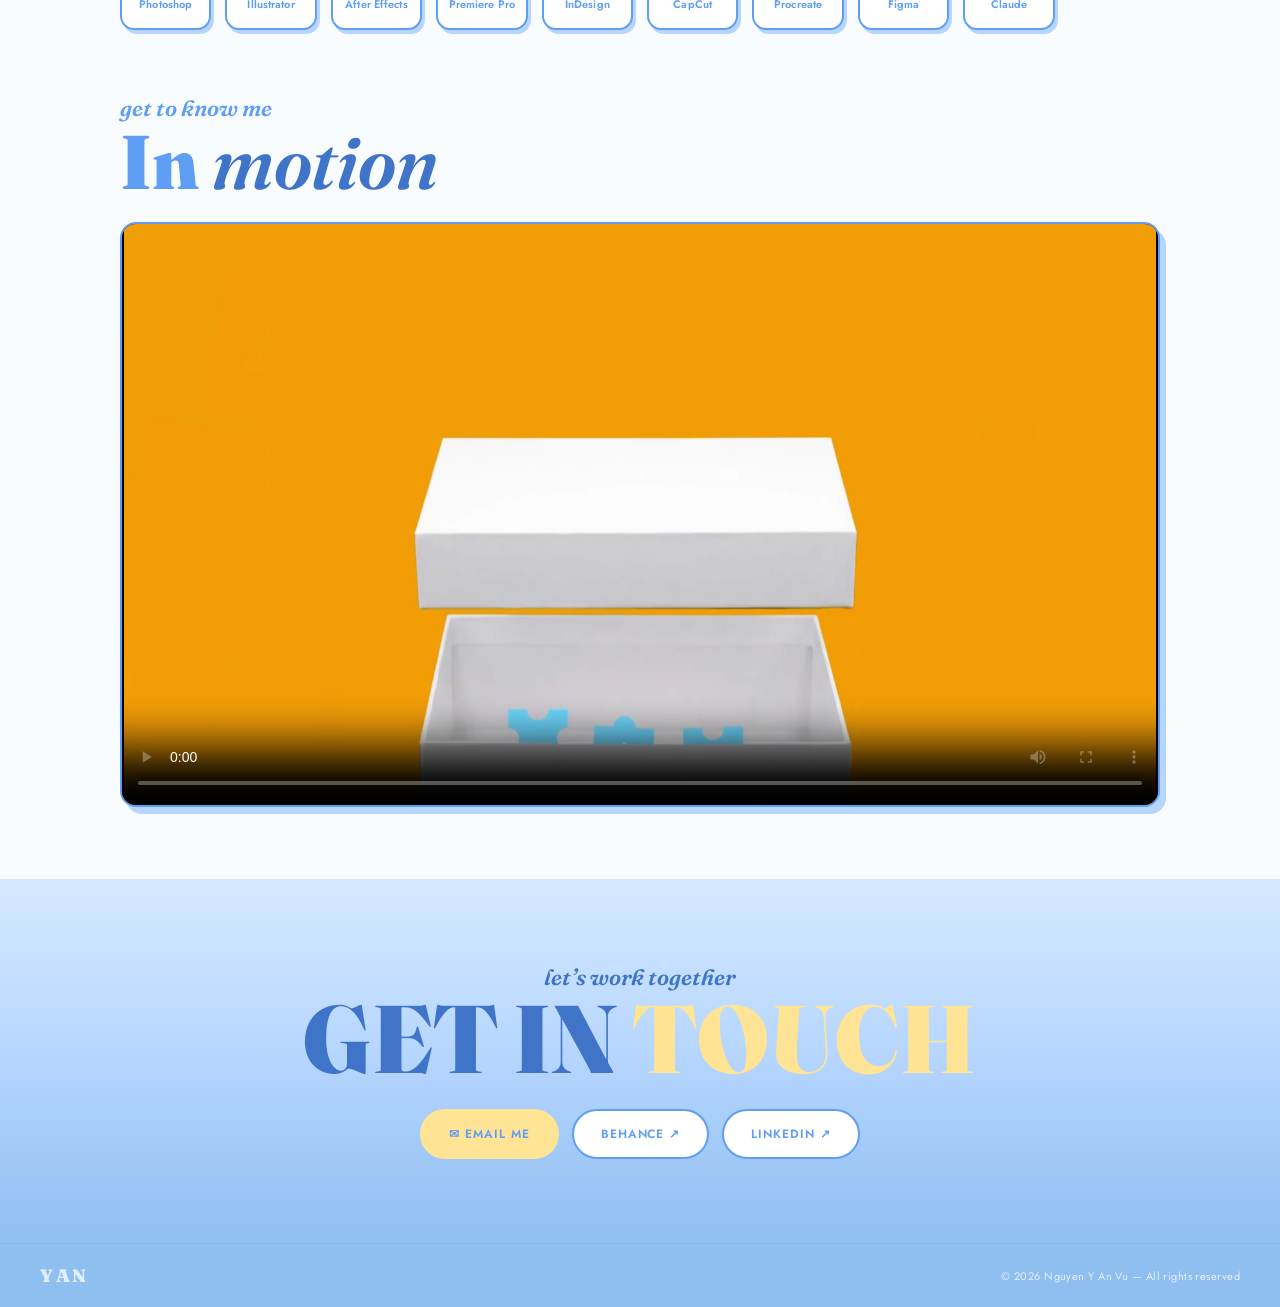
==== commit 700655e0: "packaging" ====
--- a/about.html
+++ b/about.html
@@ -49,6 +49,7 @@
             <span class="chip"><span class="d"></span> Brand Identity</span>
             <span class="chip"><span class="d"></span> Social Content</span>
             <span class="chip"><span class="d"></span> Motion Graphics</span>
+            <span class="chip"><span class="d"></span> Packaging Design</span>
           </div>
         </div>
 
--- a/yan.css
+++ b/yan.css
@@ -56,7 +56,7 @@
   justify-content: space-between;
   align-items: center;
   padding: 12px 34px;
-  background: var(--yellow);
+  background: #fff9b4;
   border-bottom: 2px solid var(--blue);
 }
 .nav-brand {
@@ -596,23 +596,29 @@
 
 /* ---------------- CONTACT + FOOTER ---------------- */
 #contact {
-  background: var(--blue);
+  background: linear-gradient(
+    180deg,
+    var(--sky-hi) 0%,
+    var(--sky-mid) 48%,
+    var(--sky-lo) 100%
+  );
   padding: 84px 40px;
   text-align: center;
 }
 #contact .eyebrow {
-  color: var(--yellow);
+  color: var(--text);
 }
 #contact h2 {
   font-family: "Fraunces", serif;
   font-weight: 900;
   font-size: clamp(46px, 8vw, 96px);
   line-height: 0.9;
-  color: var(--paper);
+  color: #3f74c8;
   margin-bottom: 28px;
 }
 #contact h2 .yel {
-  color: var(--yellow);
+  color: #ffe495;
+
 }
 .clinks {
   display: flex;
@@ -625,30 +631,36 @@
   align-items: center;
   gap: 8px;
   padding: 14px 27px;
-  border: 2px solid var(--paper);
+  border: 2px solid var(--blue);
   border-radius: 100px;
   font-size: 12px;
   font-weight: 600;
   letter-spacing: 0.08em;
   text-transform: uppercase;
   text-decoration: none;
-  color: var(--paper);
+  color: var(--blue);
+  background: #fff;
   transition: 0.2s;
 }
 .cbtn.primary {
+  background: #ffe495;
+  border-color: #ffe495;
+  color: var(--blue);
+}
+.cbtn:hover {
   background: var(--yellow);
   border-color: var(--yellow);
   color: var(--blue);
 }
-.cbtn:hover {
-  background: var(--soft);
-  border-color: var(--soft);
-  color: var(--blue);
-}
 
 footer {
-  background: var(--blue);
-  border-top: 1.5px solid rgba(255, 255, 255, 0.25);
+  background: linear-gradient(
+    180deg,
+    var(--sky-hi) 0%,
+    var(--sky-mid) 0%,
+    var(--sky-lo) 0%
+  );
+  border-top: 1.5px solid rgba(95, 158, 244, 0.25);
   padding: 20px 40px;
   display: flex;
   justify-content: space-between;
@@ -661,13 +673,14 @@
   font-weight: 900;
   font-size: 18px;
   letter-spacing: 0.14em;
-  color: var(--paper);
-  opacity: 0.7;
+  color: white;
+  opacity: 0.75;
   text-decoration: none;
 }
 footer p {
   font-size: 11px;
-  color: rgba(255, 255, 255, 0.6);
+  color: white;
+  opacity: 0.75;
   letter-spacing: 0.04em;
 }
 
@@ -693,6 +706,9 @@
   }
   footer {
     padding: 18px 20px;
+  }
+  .sound-toggle {
+    bottom: 84px;
   }
 }
 
@@ -1342,8 +1358,8 @@
     box-shadow 0.45s ease;
 }
 nav.solid {
-  background: var(--yellow) !important;
-  border-bottom: 2px solid var(--blue) !important;
+  background:#ffe495  !important;
+  border-bottom: #ffe495 !important;
   backdrop-filter: none;
   -webkit-backdrop-filter: none;
   box-shadow: 0 4px 18px rgba(95, 158, 244, 0.18);
@@ -1360,7 +1376,7 @@
 .sound-toggle {
   position: fixed;
   left: 18px;
-  bottom: 18px;
+  bottom: 96px;
   z-index: 450;
   width: 48px;
   height: 48px;
@@ -1393,6 +1409,57 @@
   background: var(--paper);
   padding: 78px 24px 70px;
   overflow: hidden;
+}
+
+/* falling puzzle pieces — decorative layer, drifts in front of the cards
+   but is click-through (pointer-events: none) so it never blocks anything */
+.puzzle-fall {
+  position: absolute;
+  inset: 0;
+  z-index: 5;
+  overflow: hidden;
+  pointer-events: none;
+}
+.pz-piece {
+  position: absolute;
+  top: -18%;
+  width: var(--pz-size, 60px);
+  height: auto;
+  opacity: 0;
+  will-change: transform, opacity;
+  animation-name: pzFall;
+  animation-timing-function: linear;
+  animation-iteration-count: infinite;
+  animation-play-state: paused;
+}
+.puzzle-fall.is-active .pz-piece {
+  animation-play-state: running;
+}
+@keyframes pzFall {
+  0% {
+    top: -18%;
+    transform: translateX(0) rotate(0deg);
+    opacity: 0;
+  }
+  8% {
+    opacity: 0.7;
+  }
+  50% {
+    transform: translateX(var(--pz-sway, 24px)) rotate(180deg);
+  }
+  92% {
+    opacity: 0.7;
+  }
+  100% {
+    top: 112%;
+    transform: translateX(0) rotate(360deg);
+    opacity: 0;
+  }
+}
+@media (prefers-reduced-motion: reduce) {
+  .puzzle-fall {
+    display: none;
+  }
 }
 .collage-head {
   max-width: 1020px;
@@ -1428,6 +1495,7 @@
 }
 .collage-grid {
   position: relative;
+  z-index: 2;
   max-width: 1020px;
   margin: 26px auto 0;
   display: flex;
@@ -1666,11 +1734,20 @@
 .card.vid-ready:hover .thumb img.cover {
   opacity: 0;
 }
+/* mobile/touch: no real hover, so JS adds this class after a 3s dwell */
+.card.vid-ready.touch-playing .thumb-vid {
+  opacity: 1;
+}
+.card.vid-ready.touch-playing .thumb img.cover {
+  opacity: 0;
+}
 @media (prefers-reduced-motion: reduce) {
-  .card.vid-ready:hover .thumb-vid {
+  .card.vid-ready:hover .thumb-vid,
+  .card.vid-ready.touch-playing .thumb-vid {
     opacity: 0;
   }
-  .card.vid-ready:hover .thumb img.cover {
+  .card.vid-ready:hover .thumb img.cover,
+  .card.vid-ready.touch-playing .thumb img.cover {
     opacity: 1;
   }
 }
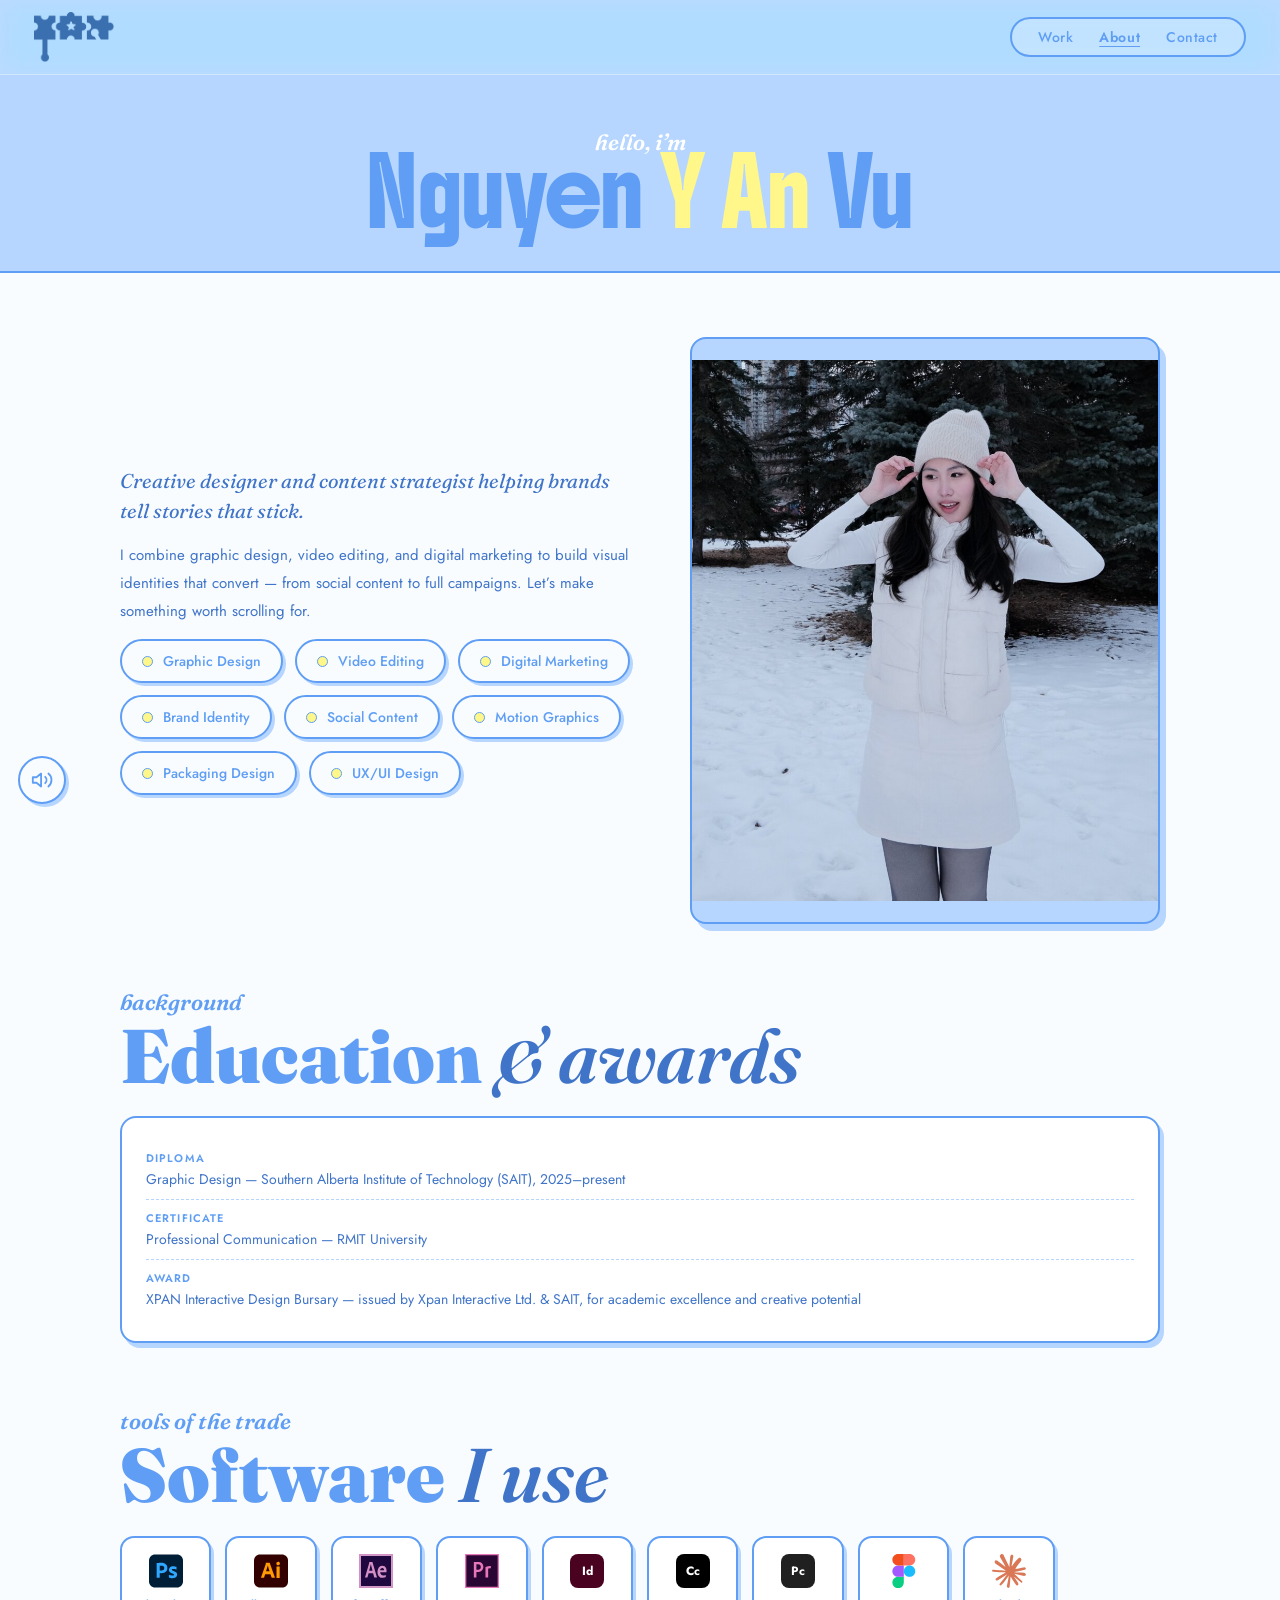
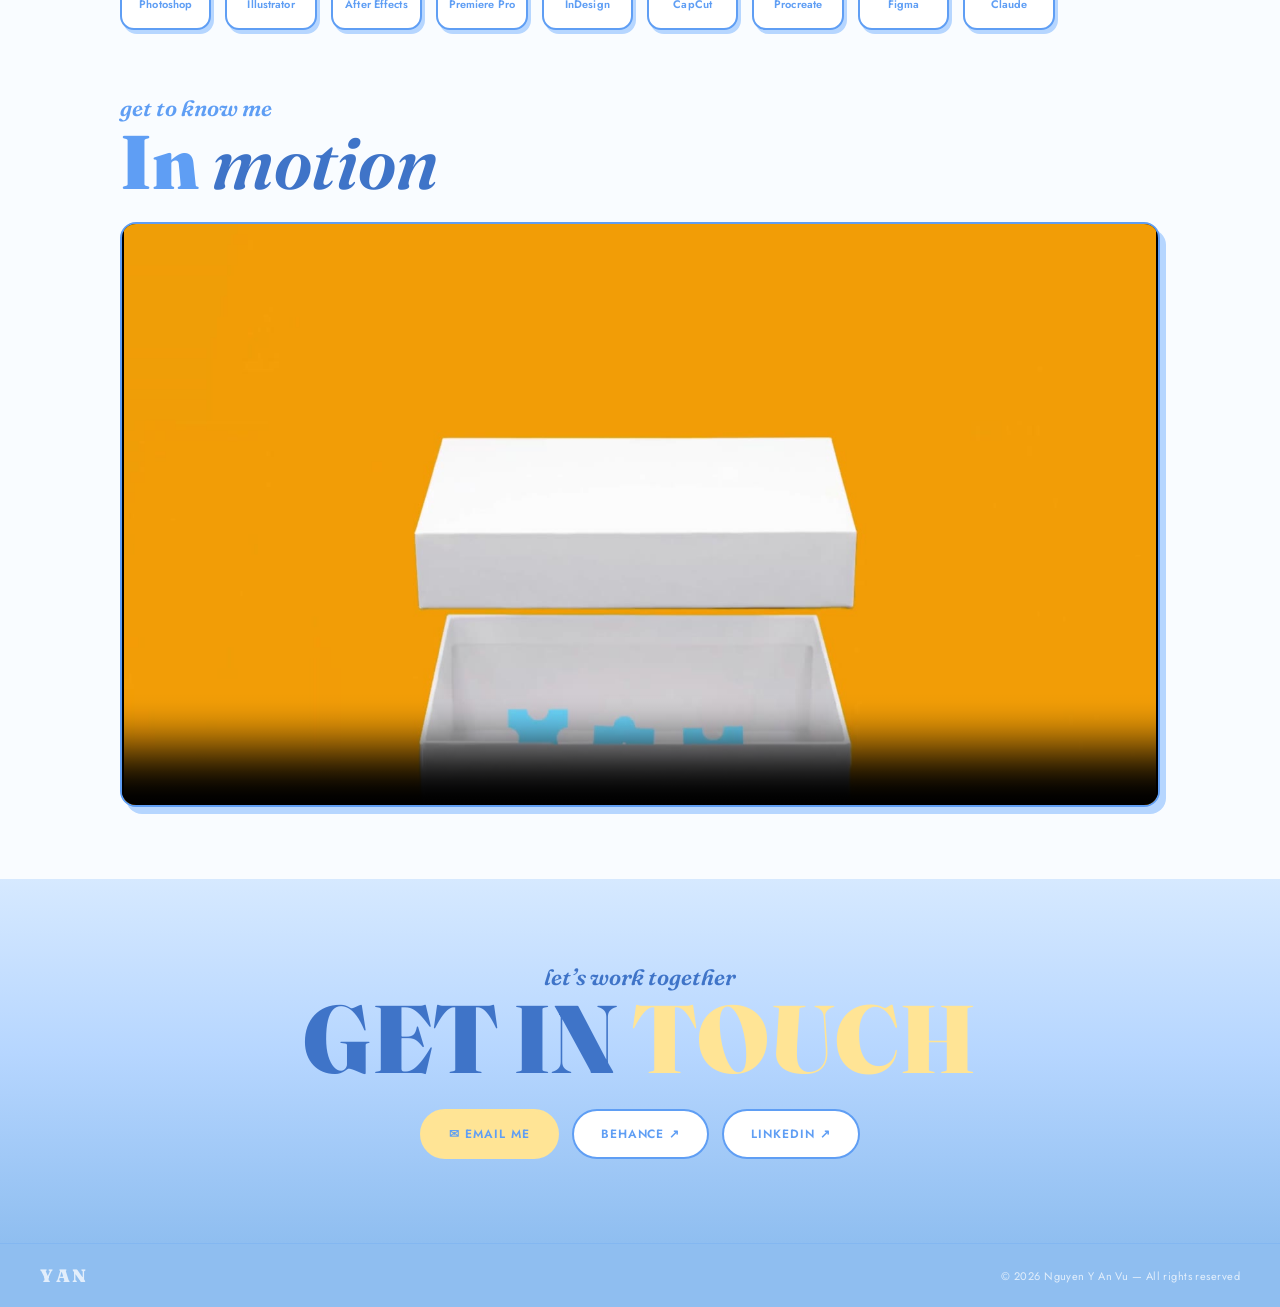
==== commit 9f612a57: "uxui" ====
--- a/about.html
+++ b/about.html
@@ -50,6 +50,7 @@
             <span class="chip"><span class="d"></span> Social Content</span>
             <span class="chip"><span class="d"></span> Motion Graphics</span>
             <span class="chip"><span class="d"></span> Packaging Design</span>
+            <span class="chip"><span class="d"></span> UX/UI Design</span>
           </div>
         </div>
 
--- a/yan.css
+++ b/yan.css
@@ -125,16 +125,59 @@
   color: var(--text);
 }
 
-/* striped divider */
-.stripes {
-  height: 26px;
-  background: repeating-linear-gradient(
-    90deg,
-    var(--yellow) 0 22px,
-    var(--paper) 22px 44px
-  );
+/* skills ticker (replaces the old static striped divider) */
+.skills-ticker {
+  display: block;
+  height: 46px;
+  overflow: hidden;
+  background: var(--yellow);
   border-top: 2px solid var(--blue);
   border-bottom: 2px solid var(--blue);
+  text-decoration: none;
+  cursor: pointer;
+}
+.skills-ticker-track {
+  display: flex;
+  width: max-content;
+  height: 100%;
+  align-items: center;
+  animation: skillsScroll 22s linear infinite;
+}
+.skills-ticker:hover .skills-ticker-track {
+  animation-play-state: paused;
+}
+.skills-ticker-set {
+  display: flex;
+  align-items: center;
+  flex-shrink: 0;
+}
+.skills-ticker .sk {
+  font-family: "Jost", sans-serif;
+  font-weight: 600;
+  font-size: 13px;
+  letter-spacing: 0.06em;
+  text-transform: uppercase;
+  color: var(--blue);
+  white-space: nowrap;
+  padding: 0 14px;
+}
+.skills-ticker .sk-sep {
+  color: var(--blue);
+  opacity: 0.6;
+  font-size: 11px;
+}
+@keyframes skillsScroll {
+  from {
+    transform: translateX(0);
+  }
+  to {
+    transform: translateX(-50%);
+  }
+}
+@media (prefers-reduced-motion: reduce) {
+  .skills-ticker-track {
+    animation: none;
+  }
 }
 
 /* ---------------- sub-page header band ---------------- */
@@ -693,6 +736,12 @@
     padding: 7px 16px;
   }
   .nav-brand {
+    gap: 0;
+  }
+  .nav-brand img {
+    height: 34px;
+  }
+  .nav-brand .wm {
     display: none;
   }
   .wrap {
@@ -1027,6 +1076,17 @@
 .reveal.show {
   opacity: 1;
   transform: translateY(0);
+  pointer-events: auto;
+}
+.reveal-link {
+  display: inline-block;
+  text-decoration: none;
+  color: inherit;
+  cursor: pointer;
+  transition: transform 0.2s ease;
+}
+.reveal-link:hover {
+  transform: translateY(-2px);
 }
 .reveal .nm {
   font-family: "Fraunces", serif;
